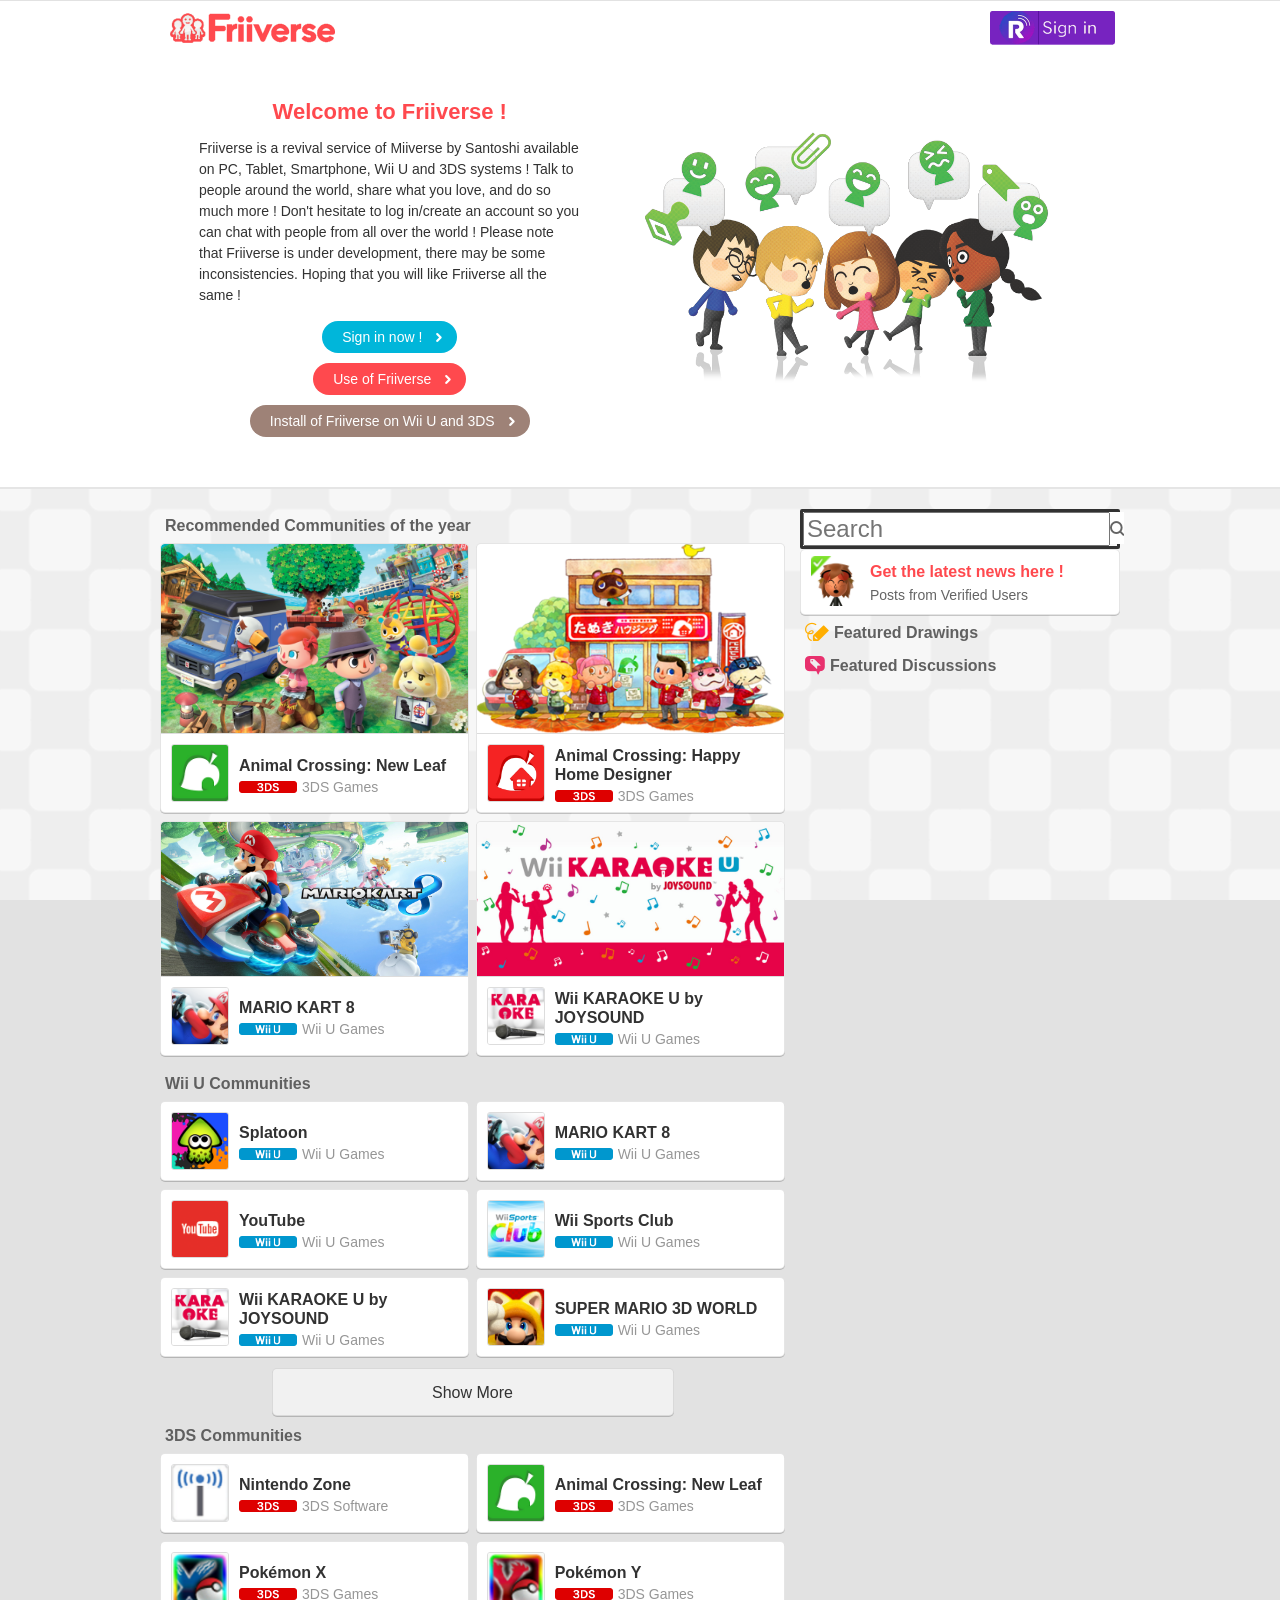
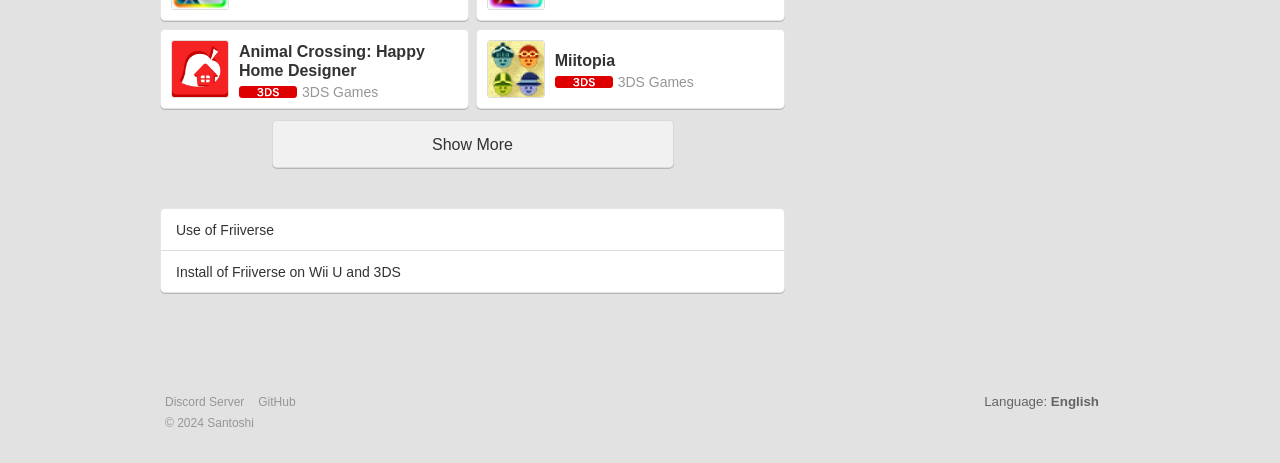
==== en/index.html @ ccb6f100 "Update index.html" ====
<!DOCTYPE html>
 
    <title>Friiverse - Home</title>
    <meta http-equiv="content-style-type" content="text/css">
    <meta http-equiv="content-script-type" content="text/javascript">
    <meta name="format-detection" content="telephone=no">
    <meta name="viewport" content="width=device-width, initial-scale=1.0, maximum-scale=1.0, user-scalable=no">
    <meta name="apple-mobile-web-app-title" content="Miiverse">
    <meta name="description" content="Friiverse is a revival service of Miiverse by Retendo Network available on PC, Tablet, Smartphone, Wii U and 3DS systems ! Talk to people around the world, share what you love, and do so much more ! Don't hesitate to log in/create a Retendo Network account so you can chat with people from all over the world ! Please note that Friiverse is under development, there may be some inconsistencies. Hoping that you will like Friiverse all the same !">
    <meta name="keywords" content="Friiverse,ミーバース,任天堂,Nintendo,Wii U,3DS">
    <link href="https://santoshiwanttodev.github.io/content/logo/favicon.ico" rel="shortcut icon">
    
    <link rel="stylesheet" type="text/css" href="https://santoshiwanttodev.github.io/content/css/offdevice.css">
    <script src="https://santoshiwanttodev.github.io/content/js/complete-en.js"></script>
      
      <script type="text/javascript">
      </script>        <script type="application/json" class="js-ad-slot-spec" data-spec="{&quot;laptop_size&quot;:[300,250],&quot;tablet_size&quot;:[468,60],&quot;smartphone_size&quot;:[320,100],&quot;ad_key&quot;:&quot;div-gpt-ad-1438756213573-1&quot;,&quot;ad_unit_path&quot;:&quot;/94393651/miiverse-communities-top&quot;}"></script>        <script type="application/json" class="js-ad-slot-spec" data-spec="{&quot;laptop_size&quot;:[300,250],&quot;tablet_size&quot;:[468,60],&quot;smartphone_size&quot;:[320,100],&quot;ad_key&quot;:&quot;div-gpt-ad-1438756213573-0&quot;,&quot;ad_unit_path&quot;:&quot;/94393651/miiverse-communities-bottom&quot;}"></script>      <script type="text/javascript">
      </script>  </head>

  <body class="guest-top guest" data-token="" data-static-root="general server url">
<script>  </script>
<div id="wm-ipp-base" lang="en" style="display: block; direction: ltr; height: 1px;">
</div>
<script type="text/javascript">
</script>
 
      	  
    <div id="wrapper">
      <div id="sub-body">
        <menu id="global-menu">
          <li id="global-menu-logo"><h1><a href="https://santoshiwanttodev.github.io/content/"><img src="https://santoshiwanttodev.github.io/content/logo/menu-logo.png" alt="Miiverse" width="165" height="30"></a></h1></li>
		  <li id="global-menu-login">
            <form id="login_form" action="https://friiverse.retendo-network.net/login" method="post">
              <input type="hidden" name="location" value="https://santoshiwanttodev.github.io/content/">
			  <input type="image" alt="Sign in" src="https://santoshiwanttodev.github.io/content/img/signin_base.png">
            </form>
          </li>
        </menu>
      </div>

      
      <div id="main-body">

<div id="about">
  <div id="about-inner">
    <div id="about-text">
      <h2 class="welcome-message">Welcome to Friiverse !</h2>
      <p>Friiverse is a revival service of Miiverse by Santoshi available on PC, Tablet, Smartphone, Wii U and 3DS systems ! Talk to people around the world, share what you love, and do so much more ! Don't hesitate to log in/create an account so you can chat with people from all over the world ! Please note that Friiverse is under development, there may be some inconsistencies. Hoping that you will like Friiverse all the same !</p>
      <div class="guest-sign_in-content">
        <a class="symbol guest-sign_in-link test-guest-sign_in" href="https://friiverse.retendo-network.net/login">Sign in now !</a>
      </div>
      <div class="guest-terms-content">
        <a class="symbol guest-terms-link test-guest-terms " href="https://web.archive.org/web/20170929133630/https://miiverse.nintendo.net/posts/AYMHAAADAAADV44YslslXw">Use of Friiverse</a>
       </div>
      <div class="guest-install_friiverse-content">
        <a class="symbol guest-install_friiverse-link test-guest-install_friiverse " href="https://web.archive.org/web/20170929133630/https://miiverse.nintendo.net/posts/AYMHAAADAAADV44YslslXw">Install of Friiverse on Wii U and 3DS</a>
	  </div>
    </div>
    <img src="https://santoshiwanttodev.github.io/content/img/welcome-image.webp">
  </div>
</div>
<div class="body-content" id="community-top" data-region="ALL">

  <div class="community-top-sidebar">

    <form class="search" action="https://santoshiwanttodev.github.io/content/en/search" method="get">
	<input type="search" name="q" placeholder="Search" maxlength="30" minlength="3">
	<input type="submit" value="q" title="Search">
    </form>

    <div id="identified-user-banner">
      <a href="https://web.archive.org/web/20170929133630/https://miiverse.nintendo.net/identified_user_posts?view_region_id=2" data-pjax="#body" class="list-button us">
        <span class="title">Get the latest news here !</span>
        <span class="text">Posts from Verified Users</span>
      </a>
    </div>    <div class="digest-container">

      <h3 class="community-title symbol hot-artwork-title">Featured Drawings</h3>
      <div class="digest artwork-digest test-artwork-digest"></div>
      
      <h3 class="community-title symbol hot-topic-title">Featured Discussions</h3>
      <div class="digest test-topic-digest">
 
      </div>
    </div>  </div>

  <div class="community-main">

      <h3 class="community-title symbol">Recommended Communities of the year</h3>
      <div>
        <ul class="list community-list community-card-list test-hot-communities">
<li id="community-6437256809369512190" class="trigger test-community-list-item " data-href="/titles/6437256809369512187/6437256809369512190" tabindex="0">
  <img src="https://santoshiwanttodev.github.io/content/img/WVW69kpvKP4lZto20M.png" class="community-list-cover">
  <div class="community-list-body">
  <span class="icon-container"><img src="https://santoshiwanttodev.github.io/content/img/WVW69kpvKPsxUq7jLd.png" class="icon"></span>
  <div class="body">
      <a class="title" href="https://web.archive.org/web/20170929133630/https://miiverse.nintendo.net/titles/6437256809369512187/6437256809369512190" tabindex="-1">Animal Crossing: New Leaf</a>
      
        <span class="platform-tag"><img src="https://santoshiwanttodev.github.io/content/img/platform-tag-3ds.png"></span>
      
      <span class="text">3DS Games</span>
  </div>
  </div>
</li>

<li id="community-6437256809365534760" class="trigger test-community-list-item " data-href="/titles/6437256809365534755/6437256809365534760" tabindex="0">
  <img src="https://santoshiwanttodev.github.io/content/img/WVW69koyeCgdJwR9fF.png" class="community-list-cover">
  <div class="community-list-body">
  <span class="icon-container"><img src="https://santoshiwanttodev.github.io/content/img/AAQAAAAbhwAsvAQoPr.png" class="icon"></span>
  <div class="body">
      <a class="title" href="https://web.archive.org/web/20170929133630/https://miiverse.nintendo.net/titles/6437256809365534755/6437256809365534760" tabindex="-1">Animal Crossing: Happy Home Designer</a>
      
        <span class="platform-tag"><img src="https://santoshiwanttodev.github.io/content/img/platform-tag-3ds.png"></span>
      
      <span class="text">3DS Games</span>
  </div>
  </div>
</li>

<li id="community-6437256809329263903" class="trigger test-community-list-item " data-href="/titles/6437256809329263899/6437256809329263903" tabindex="0">
  <img src="https://santoshiwanttodev.github.io/content/img/WVW69kgJBR8qWJ5AEp.png" class="community-list-cover">
  <div class="community-list-body">
  <span class="icon-container"><img src="https://santoshiwanttodev.github.io/content/img/AAQAAAAaHAATMRhCri.png" class="icon"></span>
  <div class="body">
      <a class="title" href="https://web.archive.org/web/20170929133630/https://miiverse.nintendo.net/titles/6437256809329263899/6437256809329263903" tabindex="-1">MARIO KART 8</a>
      
        <span class="platform-tag"><img src="https://santoshiwanttodev.github.io/content/img/platform-tag-wiiu.png"></span>
      
      <span class="text">Wii U Games</span>
  </div>
  </div>
</li>

<li id="community-6437256809362270026" class="trigger test-community-list-item " data-href="/titles/6437256809362270022/6437256809362270026" tabindex="0">
  <img src="https://santoshiwanttodev.github.io/content/img/WVW69koAp0oyx1uKGj.png" class="community-list-cover">
  <div class="community-list-body">
  <span class="icon-container"><img src="https://santoshiwanttodev.github.io/content/img/AAQAAAAcgwA75YdgfI.png" class="icon"></span>
  <div class="body">
      <a class="title" href="https://web.archive.org/web/20170929133630/https://miiverse.nintendo.net/titles/6437256809362270022/6437256809362270026" tabindex="-1">Wii KARAOKE U by JOYSOUND</a>
      
        <span class="platform-tag"><img src="https://santoshiwanttodev.github.io/content/img/platform-tag-wiiu.png"></span>
      
      <span class="text">Wii U Games</span>
  </div>
  </div>
</li>
        </ul>
      </div>

          <h3 class="community-title symbol">
        <span>Wii U Communities</span></h3>

      <div>
        <ul class="list community-list community-card-list device-new-community-list">
<li id="community-6437256809372939786" class="trigger test-community-list-item " data-href="/titles/6437256809372939780/6437256809372939786" tabindex="0">
  <div class="community-list-body">
  <span class="icon-container"><img src="https://santoshiwanttodev.github.io/content/img/AAUAABAhPAA-r1I5Cf.png" class="icon"></span>
  <div class="body">
      <a class="title" href="https://web.archive.org/web/20170929133630/https://miiverse.nintendo.net/titles/6437256809372939780/6437256809372939786" tabindex="-1">Splatoon</a>
      
        <span class="platform-tag"><img src="https://santoshiwanttodev.github.io/content/img/platform-tag-wiiu.png"></span>
      
      <span class="text">Wii U Games</span>
  </div>
  </div>
</li>

<li id="community-6437256809372941844" class="trigger test-community-list-item " data-href="/titles/6437256809372941840/6437256809372941844" tabindex="0">
  <div class="community-list-body">
  <span class="icon-container"><img src="https://santoshiwanttodev.github.io/content/img/AAQAAAAbTgAJ1NH0Vc.png" class="icon"></span>
  <div class="body">
      <a class="title" href="https://web.archive.org/web/20170929133630/https://miiverse.nintendo.net/titles/6437256809372941840/6437256809372941844" tabindex="-1">MARIO KART 8</a>
      
        <span class="platform-tag"><img src="https://santoshiwanttodev.github.io/content/img/platform-tag-wiiu.png"></span>
      
      <span class="text">Wii U Games</span>
  </div>
  </div>
</li>

<li id="community-6437256809340939989" class="trigger test-community-list-item " data-href="/titles/6437256809340939982/6437256809340939989" tabindex="0">
  <div class="community-list-body">
  <span class="icon-container"><img src="https://santoshiwanttodev.github.io/content/img/AAUAABAWZwAZBp5osj.png" class="icon"></span>
  <div class="body">
      <a class="title" href="https://web.archive.org/web/20170929133630/https://miiverse.nintendo.net/titles/6437256809340939982/6437256809340939989" tabindex="-1">YouTube</a>
      
        <span class="platform-tag"><img src="https://santoshiwanttodev.github.io/content/img/platform-tag-wiiu.png"></span>
      
      <span class="text">Wii U Games</span>
  </div>
  </div>
</li>

<li id="community-6437256809335241935" class="trigger test-community-list-item " data-href="/titles/6437256809335241921/6437256809335241935" tabindex="0">
  <div class="community-list-body">
  <span class="icon-container"><img src="https://santoshiwanttodev.github.io/content/img/AAUAABAYFAAr8qfJlq.png" class="icon"></span>
  <div class="body">
      <a class="title" href="https://web.archive.org/web/20170929133630/https://miiverse.nintendo.net/titles/6437256809335241921/6437256809335241935" tabindex="-1">Wii Sports Club</a>
      
        <span class="platform-tag"><img src="https://santoshiwanttodev.github.io/content/img/platform-tag-wiiu.png"></span>
      
      <span class="text">Wii U Games</span>
  </div>
  </div>
</li>

<li id="community-6437256809329265513" class="trigger test-community-list-item " data-href="/titles/6437256809329265503/6437256809329265513" tabindex="0">
  <div class="community-list-body">
  <span class="icon-container"><img src="https://santoshiwanttodev.github.io/content/img/AAQAAAAbxQAkNVI1js.png" class="icon"></span>
  <div class="body">
      <a class="title" href="https://web.archive.org/web/20170929133630/https://miiverse.nintendo.net/titles/6437256809329265503/6437256809329265513" tabindex="-1">Wii KARAOKE U by JOYSOUND</a>
      
        <span class="platform-tag"><img src="https://santoshiwanttodev.github.io/content/img/platform-tag-wiiu.png"></span>
      
      <span class="text">Wii U Games</span>
  </div>
  </div>
</li>

<li id="community-6437256809369373113" class="trigger test-community-list-item " data-href="/titles/6437256809369373108/6437256809369373113" tabindex="0">
  <div class="community-list-body">
  <span class="icon-container"><img src="https://santoshiwanttodev.github.io/content/img/AAUAABAWXQAPcYR-7S.png" class="icon"></span>
  <div class="body">
      <a class="title" href="https://web.archive.org/web/20170929133630/https://miiverse.nintendo.net/titles/6437256809369373108/6437256809369373113" tabindex="-1">SUPER MARIO 3D WORLD</a>
      
        <span class="platform-tag"><img src="https://santoshiwanttodev.github.io/content/img/platform-tag-wiiu.png"></span>
      
      <span class="text">Wii U Games</span>
  </div>
  </div>
</li>
        </ul>
        <a href="https://web.archive.org/web/20170929133630/https://miiverse.nintendo.net/communities/categories/wiiu_all" class="big-button">Show More</a>
      </div>      <h3 class="community-title symbol">
        <span>3DS Communities<span></h3>

      <div>
        <ul class="list community-list community-card-list device-new-community-list">
<li id="community-6437256809106444479" class="trigger test-community-list-item " data-href="/titles/6437256809106444476/6437256809106444479" tabindex="0">
  <img src="./Friiverse - Webpage Home_files/WVW69jrBEL8VXo0esR" class="community-list-cover">
  <div class="community-list-body">
  <span class="icon-container"><img src="https://santoshiwanttodev.github.io/content/img/AAQAAAAZqQA2HZ0x-d.png" class="icon"></span>
  <div class="body">
      <a class="title" href="https://web.archive.org/web/20170929133630/https://miiverse.nintendo.net/titles/6437256809106444476/6437256809106444479" tabindex="-1">Nintendo Zone</a>
      
        <span class="platform-tag"><img src="https://santoshiwanttodev.github.io/content/img/platform-tag-3ds.png"></span>
      
      <span class="text">3DS Software</span>
  </div>
  </div>
</li>

<li id="community-6437256809369746696" class="trigger test-community-list-item " data-href="/titles/6437256809369746692/6437256809369746696" tabindex="0">
  <img src="./Friiverse - Webpage Home_files/WVW69kpyvQgasZS8LF" class="community-list-cover">
  <div class="community-list-body">
  <span class="icon-container"><img src="https://santoshiwanttodev.github.io/content/img/AAQAAA9w4wAQkVrPdJ.png" class="icon"></span>
  <div class="body">
      <a class="title" href="https://web.archive.org/web/20170929133630/https://miiverse.nintendo.net/titles/6437256809369746692/6437256809369746696" tabindex="-1">Animal Crossing: New Leaf</a>
      
        <span class="platform-tag"><img src="https://santoshiwanttodev.github.io/content/img/platform-tag-3ds.png"></span>
      
      <span class="text">3DS Games</span>
  </div>
  </div>
</li>

<li id="community-6437256809369746207" class="trigger test-community-list-item " data-href="/titles/6437256809369746202/6437256809369746207" tabindex="0">
  <img src="./Friiverse - Webpage Home_files/WVW69kpyux8ds5cyUW" class="community-list-cover">
  <div class="community-list-body">
  <span class="icon-container"><img src="https://santoshiwanttodev.github.io/content/img/AAQAAA9wyAA85jrUV2.png" class="icon"></span>
  <div class="body">
      <a class="title" href="https://web.archive.org/web/20170929133630/https://miiverse.nintendo.net/titles/6437256809369746202/6437256809369746207" tabindex="-1">Pokémon X</a>
      
        <span class="platform-tag"><img src="https://santoshiwanttodev.github.io/content/img/platform-tag-3ds.png"></span>
      
      <span class="text">3DS Games</span>
  </div>
  </div>
</li>

<li id="community-6437256809369745398" class="trigger test-community-list-item " data-href="/titles/6437256809369745393/6437256809369745398" tabindex="0">
  <img src="./Friiverse - Webpage Home_files/WVW69kpyt_Yy45c5w6" class="community-list-cover">
  <div class="community-list-body">
  <span class="icon-container"><img src="https://santoshiwanttodev.github.io/content/img/AAQAAA9w1AARx3NJC3.png" class="icon"></span>
  <div class="body">
      <a class="title" href="https://web.archive.org/web/20170929133630/https://miiverse.nintendo.net/titles/6437256809369745393/6437256809369745398" tabindex="-1">Pokémon Y</a>
      
        <span class="platform-tag"><img src="https://santoshiwanttodev.github.io/content/img/platform-tag-3ds.png"></span>
      
      <span class="text">3DS Games</span>
  </div>
  </div>
</li>

<li id="community-6437256809365452928" class="trigger test-community-list-item " data-href="/titles/6437256809365452926/6437256809365452928" tabindex="0">
  <img src="./Friiverse - Webpage Home_files/WVW69koxOIA4ZBna-h" class="community-list-cover">
  <div class="community-list-body">
  <span class="icon-container"><img src="https://santoshiwanttodev.github.io/content/img/AAQAAA9wRgAtI5ro2z.png" class="icon"></span>
  <div class="body">
      <a class="title" href="https://web.archive.org/web/20170929133630/https://miiverse.nintendo.net/titles/6437256809365452926/6437256809365452928" tabindex="-1">Animal Crossing: Happy Home Designer</a>
      
        <span class="platform-tag"><img src="https://santoshiwanttodev.github.io/content/img/platform-tag-3ds.png"></span>
      
      <span class="text">3DS Games</span>
  </div>
  </div>
</li>

<li id="community-6437256809369512190" class="trigger test-community-list-item " data-href="/titles/6437256809369512187/6437256809369512190" tabindex="0">
  <img src="./Friiverse - Webpage Home_files/WVW69kpvKP4lZto20M" class="community-list-cover">
  <div class="community-list-body">
  <span class="icon-container"><img src="https://santoshiwanttodev.github.io/content/img/WVW69kpvKPsxUq7jLv.png" class="icon"></span>
  <div class="body">
      <a class="title" href="https://web.archive.org/web/20170929133630/https://miiverse.nintendo.net/titles/6437256809369512187/6437256809369512190" tabindex="-1">Miitopia</a>
      
        <span class="platform-tag"><img src="https://santoshiwanttodev.github.io/content/img/platform-tag-3ds.png"></span>
      
      <span class="text">3DS Games</span>
  </div>
  </div>
</li>
        </ul>
        <a href="https://web.archive.org/web/20170929133630/https://miiverse.nintendo.net/communities/categories/3ds_all" class="big-button">Show More</a>
      </div>

    </ul>
    <div id="community-guide-footer">
      <div id="guide-menu">
        <a href="https://web.archive.org/web/20170929133630/https://miiverse.nintendo.net/guide/terms" class="arrow-button"><span>Use of Friiverse</span></a>
        <a href="https://web.archive.org/web/20170929133630/https://miiverse.nintendo.net/guide/" class="arrow-button"><span>Install of Friiverse on Wii U and 3DS</span></a>
      </div>
    </div>
  </div>
  <div class="community-top-sidebar">
  <div class="link-container adx-link-container">
  </div>
  </div>
</div>
      </div>
      <div id="footer">
        <div id="footer-inner"><ul id="footer-selector">
<li><button type="button" data-modal-open="#language-select-page">Language: <strong>English</strong></button></li>
</ul>
<div id="language-select-page" class="dialog none">
<div class="dialog-inner">
  <div class="window">
    <h1 class="window-title">Switch languages</h1>
    <div class="window-body"><div class="window-body-inner message">
      <form method="post" action="https://web.archive.org/web/20170929133630/https://miiverse.nintendo.net/locale">
        <div class="select-content">
          <div class="select-button">
            <label><span class="select-button-content">Select a language.</span><br><select name="locale.lang">
            <option value="de-DE">Deutsch</option>
            <option value="en-US" selected="">English</option>
            <option value="es-ES">Español</option>
            <option value="fr-FR">Français</option>
            <option value="it-IT">Italiano</option>
            <option value="pt-PT">Português</option>
          </select>
        </label></div>
        </div>
        <div class="form-buttons">
          <input type="button" class="olv-modal-close-button gray-button" value="Cancel">
          <input type="submit" class="post-button black-button" value="OK">
        </div>          <input type="hidden" name="location" value="/">      </form>
    </div></div>
  </div>
</div>
</div>
<div id="region-select-page" class="dialog none">
<div class="dialog-inner">
  <div class="window">
    <h1 class="window-title"></h1>
    <div class="window-body"><div class="window-body-inner message">
      <form method="post" action="?">
        <div class="select-content">
          <div class="select-button">

          </select>
        </label></div>
        </div>
        <div class="form-buttons">
          <input type="button" class="olv-modal-close-button gray-button" value="Cancel">
          <input type="submit" class="post-button black-button" value="OK">
        </div>          <input type="hidden" name="location" value="/">      </form>
    </div></div>
  </div>
</div>
</div>
          <div class="link-container">
              
              <p><a href="https://discord.gg/GhxEjKaWk6" class="test-contact-link">Discord Server</a></p>
              <p><a href="https://github.com/SantoshiWantToDev" class="test-privacy-policy-link">GitHub</a></p>
            
            <p id="copyright"><a href="https://santoshiwanttodev.github.io/content/Santoshi.pdf">© 2024 Santoshi</a></p>
          </div>
        </div>
      </div>
    </div>
  


</body></html>
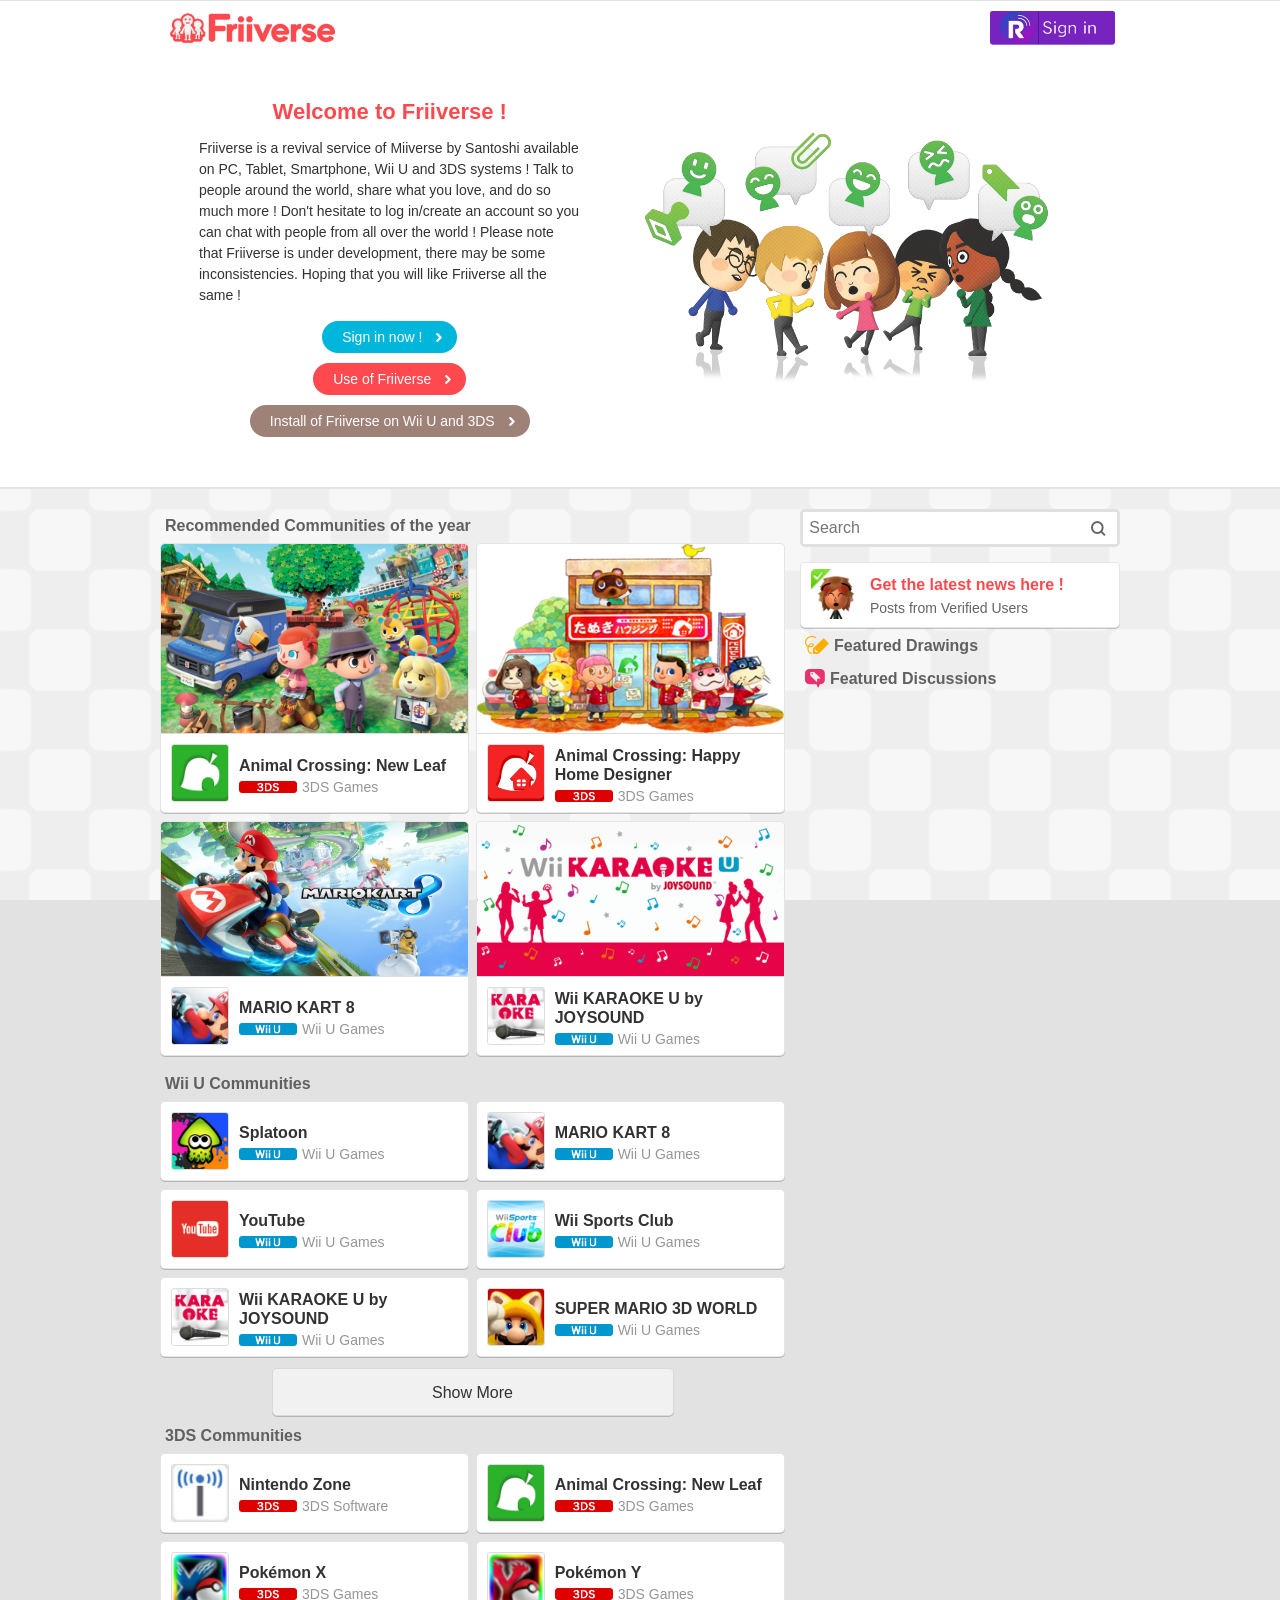
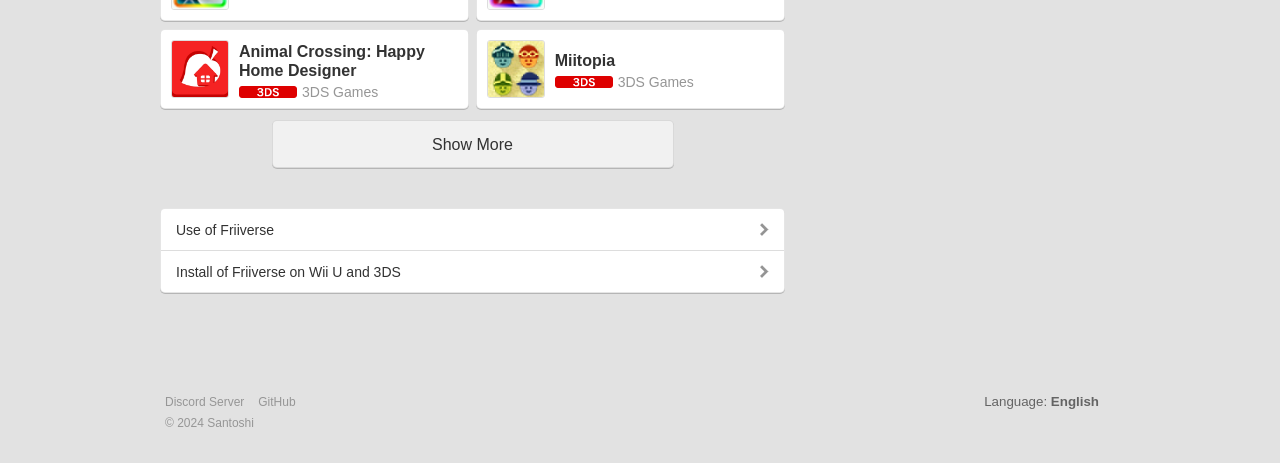
==== commit 49c28e63: "Update index.html" ====
--- a/en/index.html
+++ b/en/index.html
@@ -63,9 +63,8 @@
 
   <div class="community-top-sidebar">
 
-    <form class="search" action="https://santoshiwanttodev.github.io/content/en/search" method="get">
-	<input type="search" name="q" placeholder="Search" maxlength="30" minlength="3">
-	<input type="submit" value="q" title="Search">
+<form method="GET" action="https://santoshiwanttodev.github.io/content/en/search" class="search">
+      <input type="text" name="query" placeholder="Search" minlength="2" maxlength="20"><input type="submit" value="q" title="Search">
     </form>
 
     <div id="identified-user-banner">
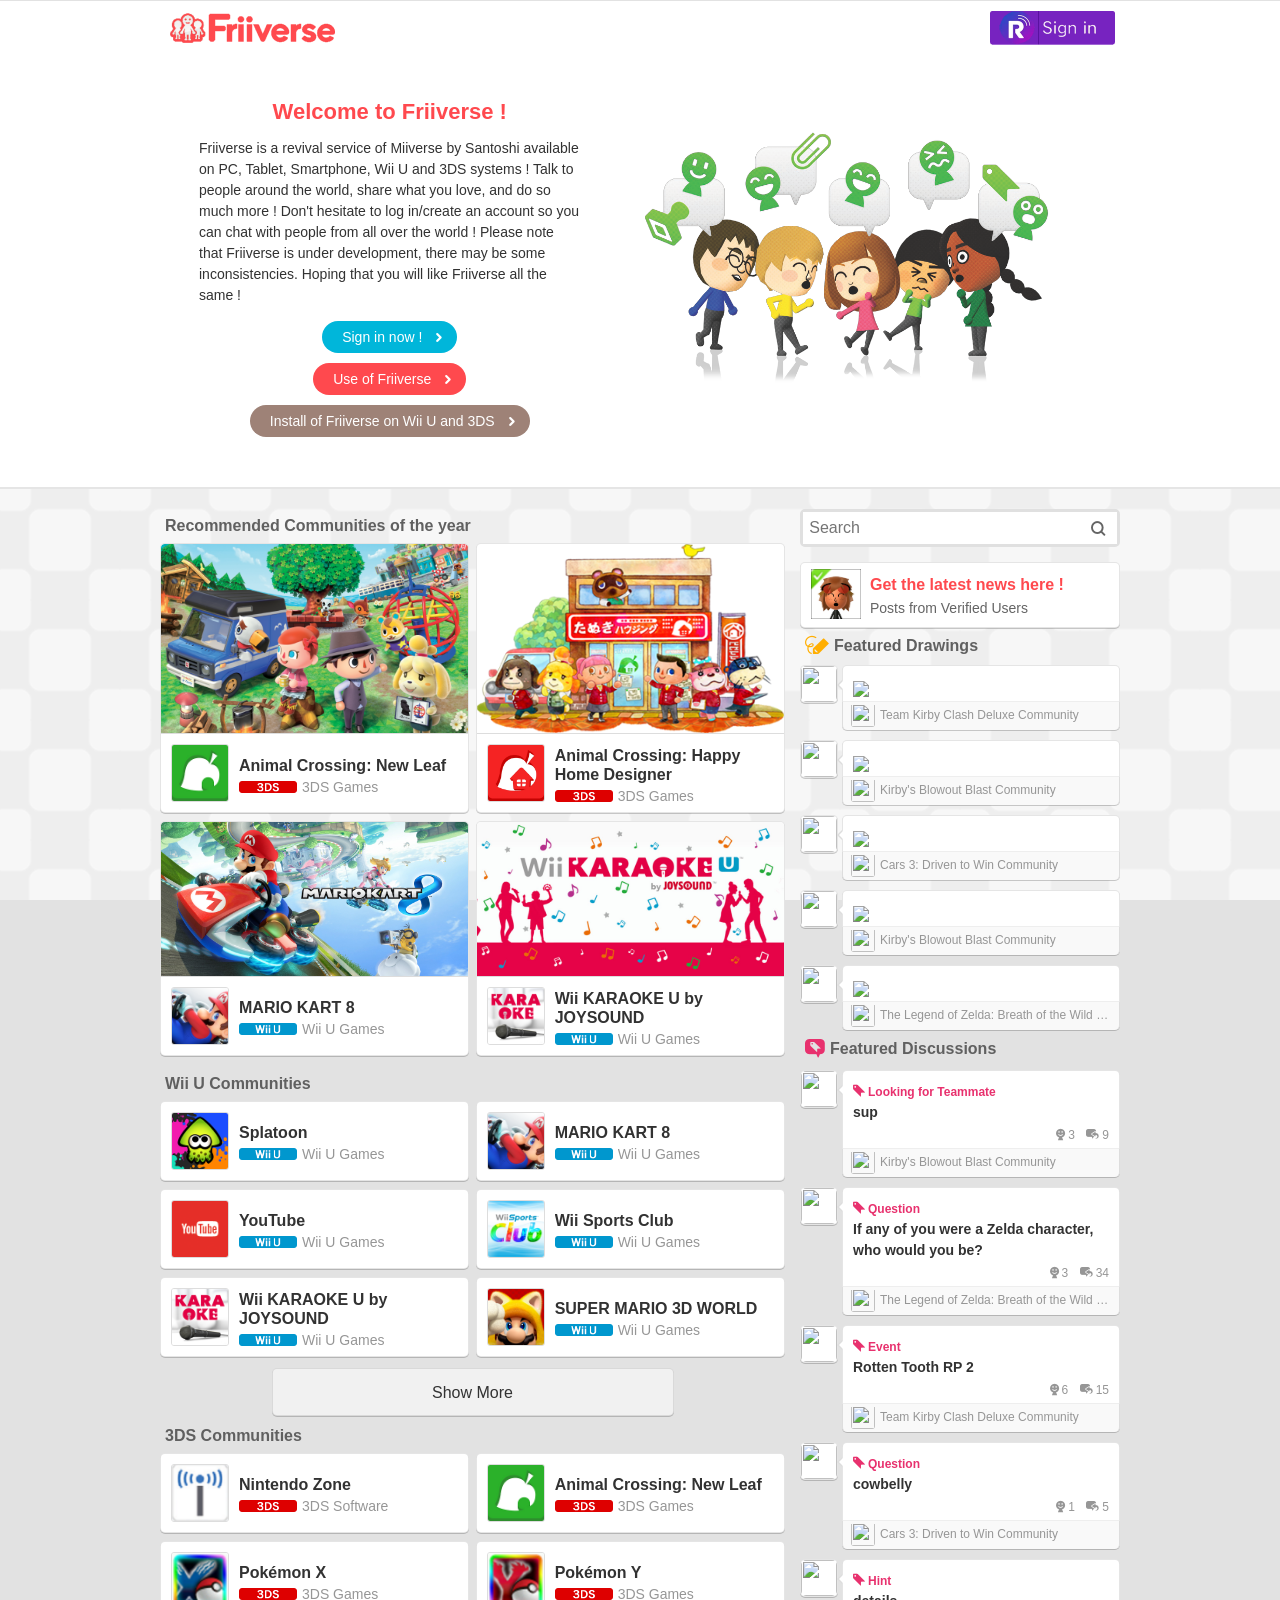
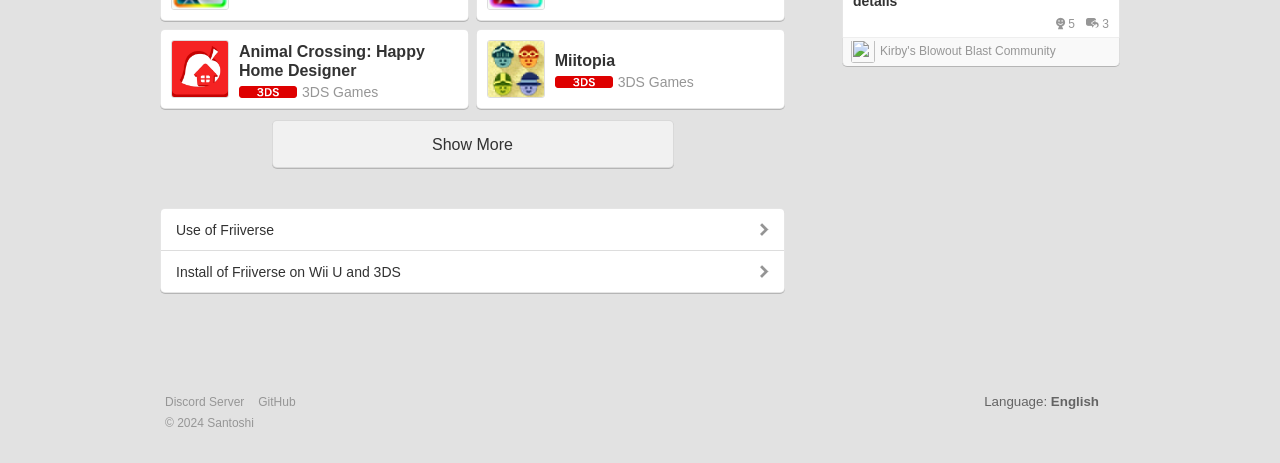
==== commit 7042713d: "Update index.html" ====
--- a/en/index.html
+++ b/en/index.html
@@ -73,13 +73,440 @@
         <span class="text">Posts from Verified Users</span>
       </a>
     </div>    <div class="digest-container">
-
       <h3 class="community-title symbol hot-artwork-title">Featured Drawings</h3>
-      <div class="digest artwork-digest test-artwork-digest"></div>
-      
+      <div class="digest artwork-digest test-artwork-digest">
+
+
+
+
+
+<div id="post-AYMHAAADAAADV44KnD5G2A" data-href="/posts/AYMHAAADAAADV44KnD5G2A" class="post post-subtype-artwork trigger with-image" tabindex="0">
+
+  
+  <p class="community-container">
+    <a class="test-community-link" href="https://web.archive.org/web/20170721020401/https://miiverse.nintendo.net/titles/6437256809259354200/6437256809259354204"><img src="./Miiverse _ Nintendo_files/AAQAAAAauAAcN8BMgo" class="community-icon">Team Kirby Clash Deluxe Community</a></p>
+  
+
+  <a href="https://web.archive.org/web/20170721020401/https://miiverse.nintendo.net/users/m3hwolf" class="icon-container"><img src="./Miiverse _ Nintendo_files/2jbksiegw5t5h_normal_face.png" class="icon"></a>
+
+
+  <p class="user-name"><a href="https://web.archive.org/web/20170721020401/https://miiverse.nintendo.net/users/m3hwolf">SweetCandi</a></p>
+    <p class="timestamp-container">
+      <a class="timestamp" href="https://web.archive.org/web/20170721020401/https://miiverse.nintendo.net/posts/AYMHAAADAAADV44KnD5G2A">1 day ago</a>
+    </p>
+
+  <div class="body">
+    <div class="post-content">
+
+        <div class="tag-container">
+
+        </div>
+
+          <a href="https://web.archive.org/web/20170721020401/https://miiverse.nintendo.net/posts/AYMHAAADAAADV44KnD5G2A" class="screenshot-container still-image"><img src="./Miiverse _ Nintendo_files/WVW69ke1_ecr09Hlhf"></a>
+
+            <p class="post-content-memo"><img src="./Miiverse _ Nintendo_files/WVW69ke1_ecr09Hlhf(1)" class="post-memo"></p>
+
+        <div class="post-meta">
+          <button type="button" disabled="" class="symbol submit empathy-button disabled" data-feeling="normal" data-action="/posts/AYMHAAADAAADV44KnD5G2A/empathies" data-community-id="6437256809259354204" data-url-id="AYMHAAADAAADV44KnD5G2A" data-track-label="artwork_post" data-title-id="6437256809259354200" data-track-action="yeah" data-track-category="empathy"><span class="empathy-button-text">Yeah!</span></button>
+          <div class="empathy symbol"><span class="symbol-label">Yeahs</span><span class="empathy-count">0</span></div>
+          <div class="reply symbol"><span class="symbol-label">Comment</span><span class="reply-count">3</span></div><div class="played symbol"><span class="symbol-label">Played</span></div>
+        </div>
+    </div>
+  </div>
+</div>
+
+
+
+
+
+
+
+<div id="post-AYMHAAADAAADV44Kj8UdDQ" data-href="/posts/AYMHAAADAAADV44Kj8UdDQ" class="post post-subtype-artwork trigger" tabindex="0">
+
+  
+  <p class="community-container">
+    <a class="test-community-link" href="https://web.archive.org/web/20170721020401/https://miiverse.nintendo.net/titles/6437256809314239564/6437256809314239570"><img src="./Miiverse _ Nintendo_files/AAQAAAAZbwAnfJPAVQ" class="community-icon">Kirby's Blowout Blast Community</a></p>
+  
+
+  <a href="https://web.archive.org/web/20170721020401/https://miiverse.nintendo.net/users/NewShape" class="icon-container"><img src="./Miiverse _ Nintendo_files/ka8myy43e6sh_normal_face.png" class="icon"></a>
+
+
+  <p class="user-name"><a href="https://web.archive.org/web/20170721020401/https://miiverse.nintendo.net/users/NewShape">Tom</a></p>
+    <p class="timestamp-container">
+      <a class="timestamp" href="https://web.archive.org/web/20170721020401/https://miiverse.nintendo.net/posts/AYMHAAADAAADV44Kj8UdDQ">1 day ago</a>
+    </p>
+
+  <div class="body">
+    <div class="post-content">
+
+        <div class="tag-container">
+
+        </div>
+
+
+            <p class="post-content-memo"><img src="./Miiverse _ Nintendo_files/WVW69ke0XDExTTsTYI" class="post-memo"></p>
+
+        <div class="post-meta">
+          <button type="button" disabled="" class="symbol submit empathy-button disabled" data-feeling="normal" data-action="/posts/AYMHAAADAAADV44Kj8UdDQ/empathies" data-community-id="6437256809314239570" data-url-id="AYMHAAADAAADV44Kj8UdDQ" data-track-label="artwork_post" data-title-id="6437256809314239564" data-track-action="yeah" data-track-category="empathy"><span class="empathy-button-text">Yeah!</span></button>
+          <div class="empathy symbol"><span class="symbol-label">Yeahs</span><span class="empathy-count">0</span></div>
+          <div class="reply symbol"><span class="symbol-label">Comment</span><span class="reply-count">2</span></div>
+        </div>
+    </div>
+  </div>
+</div>
+
+
+
+
+
+
+
+<div id="post-AYMHAAADAAADV44KGNtnBg" data-href="/posts/AYMHAAADAAADV44KGNtnBg" class="post post-subtype-artwork trigger" tabindex="0">
+
+  
+  <p class="community-container">
+    <a class="test-community-link" href="https://web.archive.org/web/20170721020401/https://miiverse.nintendo.net/titles/6437256809295513611/6437256809295513617"><img src="./Miiverse _ Nintendo_files/AAUAABAgmQAIK0Z4cH" class="community-icon">Cars 3: Driven to Win Community</a></p>
+  
+
+  <a href="https://web.archive.org/web/20170721020401/https://miiverse.nintendo.net/users/stevejim2488" class="icon-container"><img src="./Miiverse _ Nintendo_files/1cmqcvlm2wkfq_normal_face.png" class="icon"></a>
+
+
+  <p class="user-name"><a href="https://web.archive.org/web/20170721020401/https://miiverse.nintendo.net/users/stevejim2488">Steve</a></p>
+    <p class="timestamp-container">
+      <a class="timestamp" href="https://web.archive.org/web/20170721020401/https://miiverse.nintendo.net/posts/AYMHAAADAAADV44KGNtnBg">3 days ago</a>
+    </p>
+
+  <div class="body">
+    <div class="post-content">
+
+        <div class="tag-container">
+
+        </div>
+
+
+            <p class="post-content-memo"><img src="./Miiverse _ Nintendo_files/WVW69kektO0bDK9TuE" class="post-memo"></p>
+
+        <div class="post-meta">
+          <button type="button" disabled="" class="symbol submit empathy-button disabled" data-feeling="normal" data-action="/posts/AYMHAAADAAADV44KGNtnBg/empathies" data-community-id="6437256809295513617" data-url-id="AYMHAAADAAADV44KGNtnBg" data-track-label="artwork_post" data-title-id="6437256809295513611" data-track-action="yeah" data-track-category="empathy"><span class="empathy-button-text">Yeah!</span></button>
+          <div class="empathy symbol"><span class="symbol-label">Yeahs</span><span class="empathy-count">0</span></div>
+          <div class="reply symbol"><span class="symbol-label">Comment</span><span class="reply-count">1</span></div>
+        </div>
+    </div>
+  </div>
+</div>
+
+
+
+
+
+
+
+<div id="post-AYMHAAADAAADV44KTjBmRw" data-href="/posts/AYMHAAADAAADV44KTjBmRw" class="post post-subtype-artwork trigger" tabindex="0">
+
+  
+  <p class="community-container">
+    <a class="test-community-link" href="https://web.archive.org/web/20170721020401/https://miiverse.nintendo.net/titles/6437256809314239564/6437256809314239570"><img src="./Miiverse _ Nintendo_files/AAQAAAAZbwAnfJPAVQ" class="community-icon">Kirby's Blowout Blast Community</a></p>
+  
+
+  <a href="https://web.archive.org/web/20170721020401/https://miiverse.nintendo.net/users/thepandawaits" class="icon-container"><img src="./Miiverse _ Nintendo_files/xdjvmb75m7pq_happy_face.png" class="icon"></a>
+
+
+  <p class="user-name"><a href="https://web.archive.org/web/20170721020401/https://miiverse.nintendo.net/users/thepandawaits">HappyPants</a></p>
+    <p class="timestamp-container">
+      <a class="timestamp" href="https://web.archive.org/web/20170721020401/https://miiverse.nintendo.net/posts/AYMHAAADAAADV44KTjBmRw">2 days ago</a>
+    </p>
+
+  <div class="body">
+    <div class="post-content">
+
+        <div class="tag-container">
+
+        </div>
+
+
+            <p class="post-content-memo"><img src="./Miiverse _ Nintendo_files/WVW69ker4VMSeO6FI7" class="post-memo"></p>
+
+        <div class="post-meta">
+          <button type="button" disabled="" class="symbol submit empathy-button disabled" data-feeling="happy" data-action="/posts/AYMHAAADAAADV44KTjBmRw/empathies" data-community-id="6437256809314239570" data-url-id="AYMHAAADAAADV44KTjBmRw" data-track-label="artwork_post" data-title-id="6437256809314239564" data-track-action="yeah" data-track-category="empathy"><span class="empathy-button-text">Yeah!</span></button>
+          <div class="empathy symbol"><span class="symbol-label">Yeahs</span><span class="empathy-count">0</span></div>
+          <div class="reply symbol"><span class="symbol-label">Comment</span><span class="reply-count">1</span></div>
+        </div>
+    </div>
+  </div>
+</div>
+
+
+
+
+
+
+
+<div id="post-AYMHAAADAAADV44Kk-GJng" data-href="/posts/AYMHAAADAAADV44Kk-GJng" class="post post-subtype-artwork trigger" tabindex="0">
+
+  
+  <p class="community-container">
+    <a class="test-community-link" href="https://web.archive.org/web/20170721020401/https://miiverse.nintendo.net/titles/6437256809225863232/6437256809225863239"><img src="./Miiverse _ Nintendo_files/AAUAABAclAAYz4c2_t" class="community-icon">The Legend of Zelda: Breath of the Wild Community</a></p>
+  
+
+  <a href="https://web.archive.org/web/20170721020401/https://miiverse.nintendo.net/users/iru-nyaMH-X" class="icon-container"><img src="./Miiverse _ Nintendo_files/1ta79wcf3j1f9_happy_face.png" class="icon"></a>
+
+
+  <p class="user-name"><a href="https://web.archive.org/web/20170721020401/https://miiverse.nintendo.net/users/iru-nyaMH-X">りゅうたろう</a></p>
+    <p class="timestamp-container">
+      <a class="timestamp" href="https://web.archive.org/web/20170721020401/https://miiverse.nintendo.net/posts/AYMHAAADAAADV44Kk-GJng">1 day ago</a>
+    </p>
+
+  <div class="body">
+    <div class="post-content">
+
+        <div class="tag-container">
+
+        </div>
+
+
+            <p class="post-content-memo"><img src="./Miiverse _ Nintendo_files/WVW69ke0xkII9oE-Dn" class="post-memo"></p>
+
+        <div class="post-meta">
+          <button type="button" disabled="" class="symbol submit empathy-button disabled" data-feeling="happy" data-action="/posts/AYMHAAADAAADV44Kk-GJng/empathies" data-community-id="6437256809225863239" data-url-id="AYMHAAADAAADV44Kk-GJng" data-track-label="artwork_post" data-title-id="6437256809225863232" data-track-action="yeah" data-track-category="empathy"><span class="empathy-button-text">Yeah!</span></button>
+          <div class="empathy symbol"><span class="symbol-label">Yeahs</span><span class="empathy-count">0</span></div>
+          <div class="reply symbol"><span class="symbol-label">Comment</span><span class="reply-count">2</span></div>
+        </div>
+    </div>
+  </div>
+</div>
+
+      </div>
       <h3 class="community-title symbol hot-topic-title">Featured Discussions</h3>
       <div class="digest test-topic-digest">
- 
+
+
+
+
+
+<div id="post-AYMHAAADAAADV44KmCs7yA" data-href="/posts/AYMHAAADAAADV44KmCs7yA" class="post post-subtype-topic trigger" tabindex="0">
+
+  
+  <p class="community-container">
+    <a class="test-community-link" href="https://web.archive.org/web/20170721020401/https://miiverse.nintendo.net/titles/6437256809314239564/6437256809314239570"><img src="./Miiverse _ Nintendo_files/AAQAAAAZbwAnfJPAVQ" class="community-icon">Kirby's Blowout Blast Community</a></p>
+  
+
+  <a href="https://web.archive.org/web/20170721020401/https://miiverse.nintendo.net/users/anthonybarnes859" class="icon-container"><img src="./Miiverse _ Nintendo_files/1u7tfiluv9jtc_happy_face.png" class="icon"></a>
+
+
+  <p class="user-name"><a href="https://web.archive.org/web/20170721020401/https://miiverse.nintendo.net/users/anthonybarnes859">anthony</a></p>
+    <p class="timestamp-container">
+      <a class="timestamp" href="https://web.archive.org/web/20170721020401/https://miiverse.nintendo.net/posts/AYMHAAADAAADV44KmCs7yA">1 day ago</a>
+    </p>
+
+  <div class="body">
+    <div class="post-content">
+
+        <div class="tag-container"><div class="js-topic-answer-accepting-status test-topic-answer-accepting-status accepting" data-test-accepting-status="1">
+  <span class="accepting">Open</span>
+  <span class="not-accepting">Closed</span>
+</div>
+
+            <a class="test-post-topic-category post-tag post-topic-category symbol" href="https://web.archive.org/web/20170721020401/https://miiverse.nintendo.net/titles/6437256809314239564/6437256809314239570/topic?topic_category_id=6437256809314239574">Looking for Teammate</a>
+
+        </div>
+
+
+          <p class="post-content-text topic-title test-topic-title">sup</p>
+          <p class="post-content-text topic-body test-topic-body">hi guys i'm new</p>
+
+        <div class="post-meta">
+          <button type="button" disabled="" class="symbol submit empathy-button disabled" data-feeling="happy" data-action="/posts/AYMHAAADAAADV44KmCs7yA/empathies" data-community-id="6437256809314239570" data-url-id="AYMHAAADAAADV44KmCs7yA" data-track-label="topic_post" data-title-id="6437256809314239564" data-track-action="yeah" data-track-category="empathy"><span class="empathy-button-text">Yeah!</span></button>
+          <div class="empathy symbol"><span class="symbol-label">Yeahs</span><span class="empathy-count">3</span></div>
+          <div class="reply symbol"><span class="symbol-label">Comment</span><span class="reply-count">9</span></div>
+        </div>
+    </div>
+  </div>
+</div>
+
+
+
+
+
+
+
+<div id="post-AYMHAAADAAADV44K9g1kGQ" data-href="/posts/AYMHAAADAAADV44K9g1kGQ" class="post post-subtype-topic trigger" tabindex="0">
+
+  
+  <p class="community-container">
+    <a class="test-community-link" href="https://web.archive.org/web/20170721020401/https://miiverse.nintendo.net/titles/6437256809225863232/6437256809225863239"><img src="./Miiverse _ Nintendo_files/AAUAABAclAAYz4c2_t" class="community-icon">The Legend of Zelda: Breath of the Wild Community</a></p>
+  
+
+  <a href="https://web.archive.org/web/20170721020401/https://miiverse.nintendo.net/users/JayMasterV" class="icon-container"><img src="./Miiverse _ Nintendo_files/28utq2mmp6ty8_normal_face.png" class="icon"></a>
+
+
+  <p class="user-name"><a href="https://web.archive.org/web/20170721020401/https://miiverse.nintendo.net/users/JayMasterV">Merciless☆</a></p>
+    <p class="timestamp-container">
+      <a class="timestamp" href="https://web.archive.org/web/20170721020401/https://miiverse.nintendo.net/posts/AYMHAAADAAADV44K9g1kGQ">9 hours ago</a>
+    </p>
+
+  <div class="body">
+    <div class="post-content">
+
+        <div class="tag-container"><div class="js-topic-answer-accepting-status test-topic-answer-accepting-status accepting" data-test-accepting-status="1">
+  <span class="accepting">Open</span>
+  <span class="not-accepting">Closed</span>
+</div>
+
+            <a class="test-post-topic-category post-tag post-topic-category symbol" href="https://web.archive.org/web/20170721020401/https://miiverse.nintendo.net/titles/6437256809225863232/6437256809225863239/topic?topic_category_id=6437256809225863244">Question</a>
+
+        </div>
+
+
+          <p class="post-content-text topic-title test-topic-title">If any of you were a Zelda character, who would you be? </p>
+          <p class="post-content-text topic-body test-topic-body">Please give full responses unlike: LiNk c0z hE'z c0OL m8 har har</p>
+
+        <div class="post-meta">
+          <button type="button" disabled="" class="symbol submit empathy-button disabled" data-feeling="normal" data-action="/posts/AYMHAAADAAADV44K9g1kGQ/empathies" data-community-id="6437256809225863239" data-url-id="AYMHAAADAAADV44K9g1kGQ" data-track-label="topic_post" data-title-id="6437256809225863232" data-track-action="yeah" data-track-category="empathy"><span class="empathy-button-text">Yeah!</span></button>
+          <div class="empathy symbol"><span class="symbol-label">Yeahs</span><span class="empathy-count">3</span></div>
+          <div class="reply symbol"><span class="symbol-label">Comment</span><span class="reply-count">34</span></div>
+        </div>
+    </div>
+  </div>
+</div>
+
+
+
+
+
+
+
+<div id="post-AYMHAAADAAADV44KwAdjwQ" data-href="/posts/AYMHAAADAAADV44KwAdjwQ" class="post post-subtype-topic trigger" tabindex="0">
+
+  
+  <p class="community-container">
+    <a class="test-community-link" href="https://web.archive.org/web/20170721020401/https://miiverse.nintendo.net/titles/6437256809259354200/6437256809259354204"><img src="./Miiverse _ Nintendo_files/AAQAAAAauAAcN8BMgo" class="community-icon">Team Kirby Clash Deluxe Community</a></p>
+  
+
+  <a href="https://web.archive.org/web/20170721020401/https://miiverse.nintendo.net/users/psycoskunk" class="icon-container"><img src="./Miiverse _ Nintendo_files/1jqs0bksc8sdc_normal_face.png" class="icon"></a>
+
+
+  <p class="user-name"><a href="https://web.archive.org/web/20170721020401/https://miiverse.nintendo.net/users/psycoskunk">Codeman</a></p>
+    <p class="timestamp-container">
+      <a class="timestamp" href="https://web.archive.org/web/20170721020401/https://miiverse.nintendo.net/posts/AYMHAAADAAADV44KwAdjwQ">1 day ago</a>
+    </p>
+
+  <div class="body">
+    <div class="post-content">
+
+        <div class="tag-container"><div class="js-topic-answer-accepting-status test-topic-answer-accepting-status accepting" data-test-accepting-status="1">
+  <span class="accepting">Open</span>
+  <span class="not-accepting">Closed</span>
+</div>
+
+            <a class="test-post-topic-category post-tag post-topic-category symbol" href="https://web.archive.org/web/20170721020401/https://miiverse.nintendo.net/titles/6437256809259354200/6437256809259354204/topic?topic_category_id=6437256809259354205">Event</a>
+
+        </div>
+
+
+          <p class="post-content-text topic-title test-topic-title">Rotten Tooth RP 2</p>
+          <p class="post-content-text topic-body test-topic-body">Thanks again for deleting the whole post again, Miiverse!!! [Same rules as 1. No outside participants unless otherwise specified.] Let's see if I exceeded the max....</p>
+
+        <div class="post-meta">
+          <button type="button" disabled="" class="symbol submit empathy-button disabled" data-feeling="normal" data-action="/posts/AYMHAAADAAADV44KwAdjwQ/empathies" data-community-id="6437256809259354204" data-url-id="AYMHAAADAAADV44KwAdjwQ" data-track-label="topic_post" data-title-id="6437256809259354200" data-track-action="yeah" data-track-category="empathy"><span class="empathy-button-text">Yeah!</span></button>
+          <div class="empathy symbol"><span class="symbol-label">Yeahs</span><span class="empathy-count">6</span></div>
+          <div class="reply symbol"><span class="symbol-label">Comment</span><span class="reply-count">15</span></div><div class="played symbol"><span class="symbol-label">Played</span></div>
+        </div>
+    </div>
+  </div>
+</div>
+
+
+
+
+
+
+
+<div id="post-AYMHAAADAAADV44Kr60Cww" data-href="/posts/AYMHAAADAAADV44Kr60Cww" class="post post-subtype-topic trigger" tabindex="0">
+
+  
+  <p class="community-container">
+    <a class="test-community-link" href="https://web.archive.org/web/20170721020401/https://miiverse.nintendo.net/titles/6437256809295513611/6437256809295513617"><img src="./Miiverse _ Nintendo_files/AAUAABAgmQAIK0Z4cH" class="community-icon">Cars 3: Driven to Win Community</a></p>
+  
+
+  <a href="https://web.archive.org/web/20170721020401/https://miiverse.nintendo.net/users/epicness456" class="icon-container"><img src="./Miiverse _ Nintendo_files/aucsmmbzed13_normal_face.png" class="icon"></a>
+
+
+  <p class="user-name"><a href="https://web.archive.org/web/20170721020401/https://miiverse.nintendo.net/users/epicness456">KidFury!</a></p>
+    <p class="timestamp-container">
+      <a class="timestamp" href="https://web.archive.org/web/20170721020401/https://miiverse.nintendo.net/posts/AYMHAAADAAADV44Kr60Cww">1 day ago</a>
+    </p>
+
+  <div class="body">
+    <div class="post-content">
+
+        <div class="tag-container"><div class="js-topic-answer-accepting-status test-topic-answer-accepting-status accepting" data-test-accepting-status="1">
+  <span class="accepting">Open</span>
+  <span class="not-accepting">Closed</span>
+</div>
+
+            <a class="test-post-topic-category post-tag post-topic-category symbol" href="https://web.archive.org/web/20170721020401/https://miiverse.nintendo.net/titles/6437256809295513611/6437256809295513617/topic?topic_category_id=6437256809295513622">Question</a>
+
+        </div>
+
+
+          <p class="post-content-text topic-title test-topic-title">cowbelly</p>
+          <p class="post-content-text topic-body test-topic-body">is biggie cheese associated with kerchoo?</p>
+
+        <div class="post-meta">
+          <button type="button" disabled="" class="symbol submit empathy-button disabled" data-feeling="normal" data-action="/posts/AYMHAAADAAADV44Kr60Cww/empathies" data-community-id="6437256809295513617" data-url-id="AYMHAAADAAADV44Kr60Cww" data-track-label="topic_post" data-title-id="6437256809295513611" data-track-action="yeah" data-track-category="empathy"><span class="empathy-button-text">Yeah!</span></button>
+          <div class="empathy symbol"><span class="symbol-label">Yeahs</span><span class="empathy-count">1</span></div>
+          <div class="reply symbol"><span class="symbol-label">Comment</span><span class="reply-count">5</span></div>
+        </div>
+    </div>
+  </div>
+</div>
+
+
+
+
+
+
+
+<div id="post-AYMHAAADAAADV44KwIKwpA" data-href="/posts/AYMHAAADAAADV44KwIKwpA" class="post post-subtype-topic trigger" tabindex="0">
+
+  
+  <p class="community-container">
+    <a class="test-community-link" href="https://web.archive.org/web/20170721020401/https://miiverse.nintendo.net/titles/6437256809314239564/6437256809314239570"><img src="./Miiverse _ Nintendo_files/AAQAAAAZbwAnfJPAVQ" class="community-icon">Kirby's Blowout Blast Community</a></p>
+  
+
+  <a href="https://web.archive.org/web/20170721020401/https://miiverse.nintendo.net/users/korkdawg" class="icon-container"><img src="./Miiverse _ Nintendo_files/dghfnaf6x32z_normal_face.png" class="icon"></a>
+
+
+  <p class="user-name"><a href="https://web.archive.org/web/20170721020401/https://miiverse.nintendo.net/users/korkdawg">red hand</a></p>
+    <p class="timestamp-container">
+      <a class="timestamp" href="https://web.archive.org/web/20170721020401/https://miiverse.nintendo.net/posts/AYMHAAADAAADV44KwIKwpA">23 hours ago</a>
+    </p>
+
+  <div class="body">
+    <div class="post-content">
+
+        <div class="tag-container"><div class="js-topic-answer-accepting-status test-topic-answer-accepting-status accepting" data-test-accepting-status="1">
+  <span class="accepting">Open</span>
+  <span class="not-accepting">Closed</span>
+</div>
+
+            <a class="test-post-topic-category post-tag post-topic-category symbol" href="https://web.archive.org/web/20170721020401/https://miiverse.nintendo.net/titles/6437256809314239564/6437256809314239570/topic?topic_category_id=6437256809314239576">Hint</a>
+
+        </div>
+
+
+          <p class="post-content-text topic-title test-topic-title">details</p>
+          <p class="post-content-text topic-body test-topic-body">it was so hot today i almost died</p>
+
+        <div class="post-meta">
+          <button type="button" disabled="" class="symbol submit empathy-button disabled" data-feeling="normal" data-action="/posts/AYMHAAADAAADV44KwIKwpA/empathies" data-community-id="6437256809314239570" data-url-id="AYMHAAADAAADV44KwIKwpA" data-track-label="topic_post" data-title-id="6437256809314239564" data-track-action="yeah" data-track-category="empathy"><span class="empathy-button-text">Yeah!</span></button>
+          <div class="empathy symbol"><span class="symbol-label">Yeahs</span><span class="empathy-count">5</span></div>
+          <div class="reply symbol"><span class="symbol-label">Comment</span><span class="reply-count">3</span></div>
+        </div>
+    </div>
+  </div>
+</div>
+
       </div>
     </div>  </div>
 
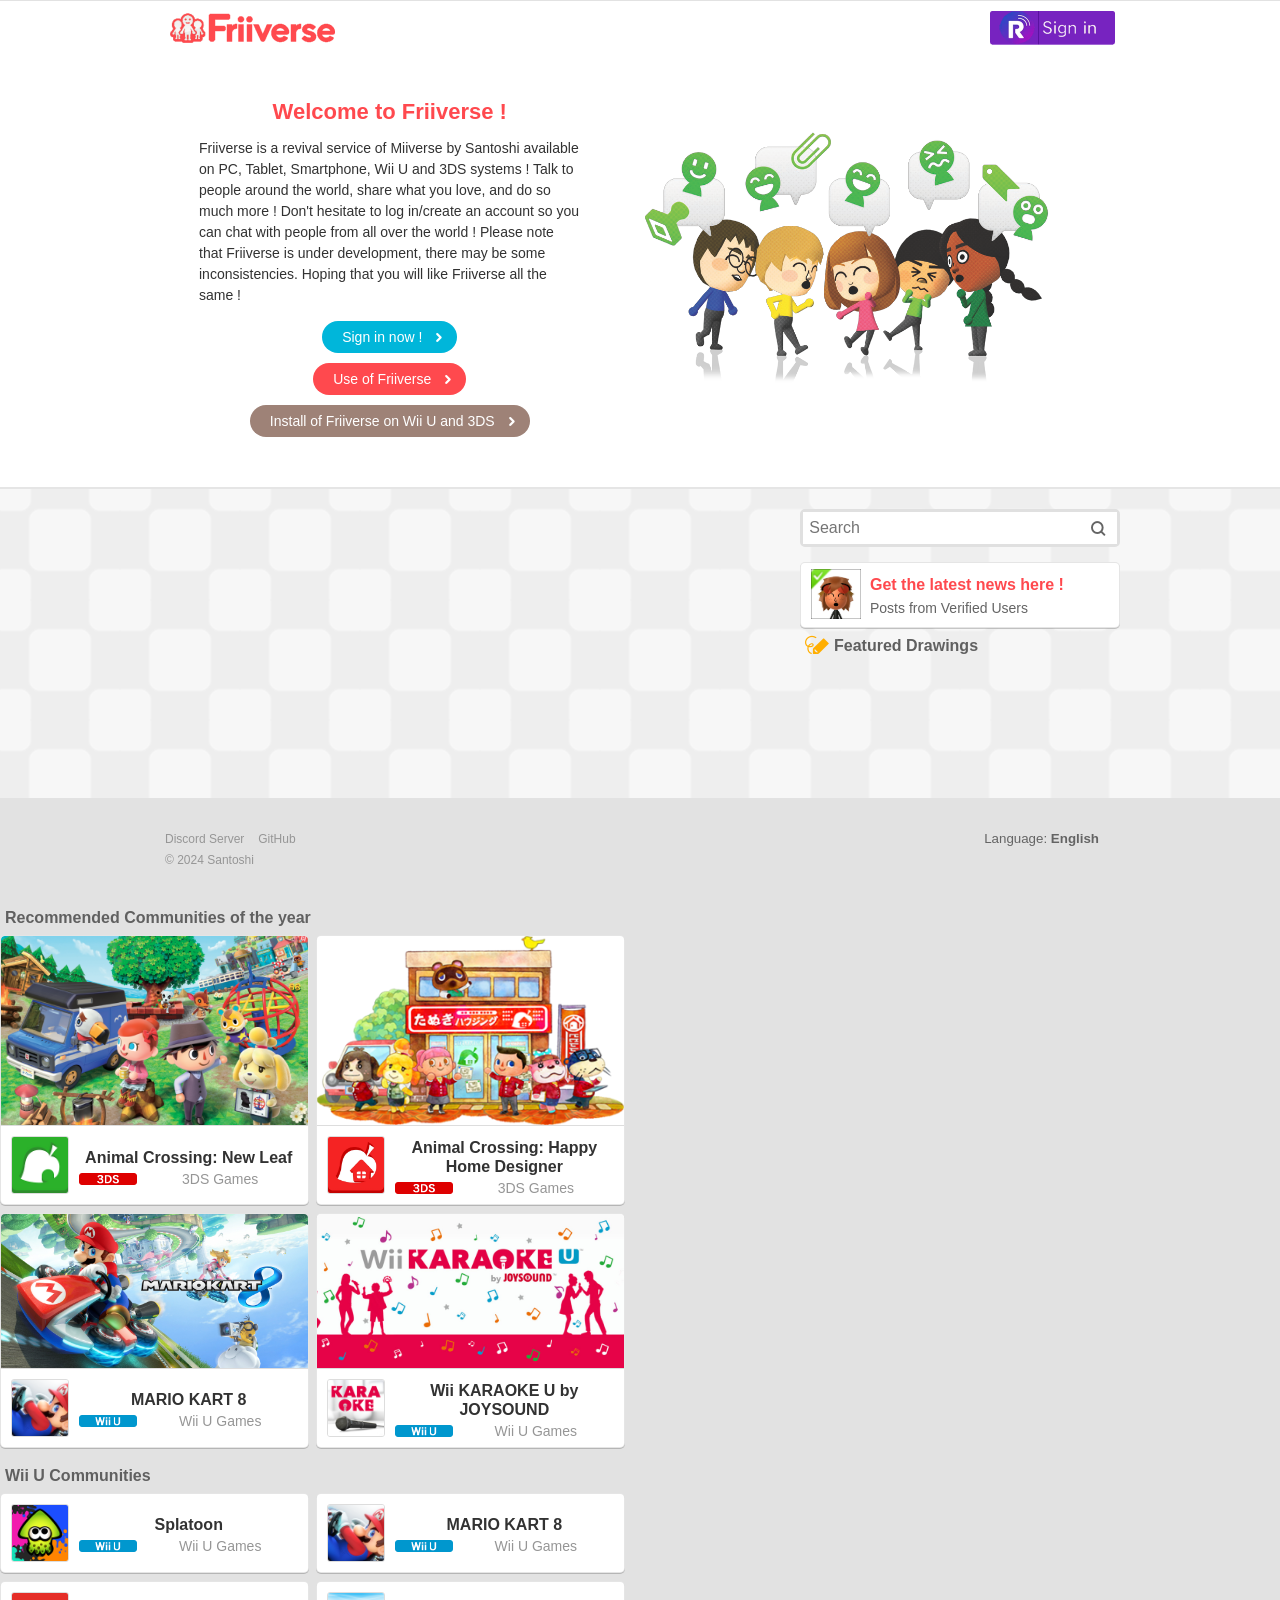
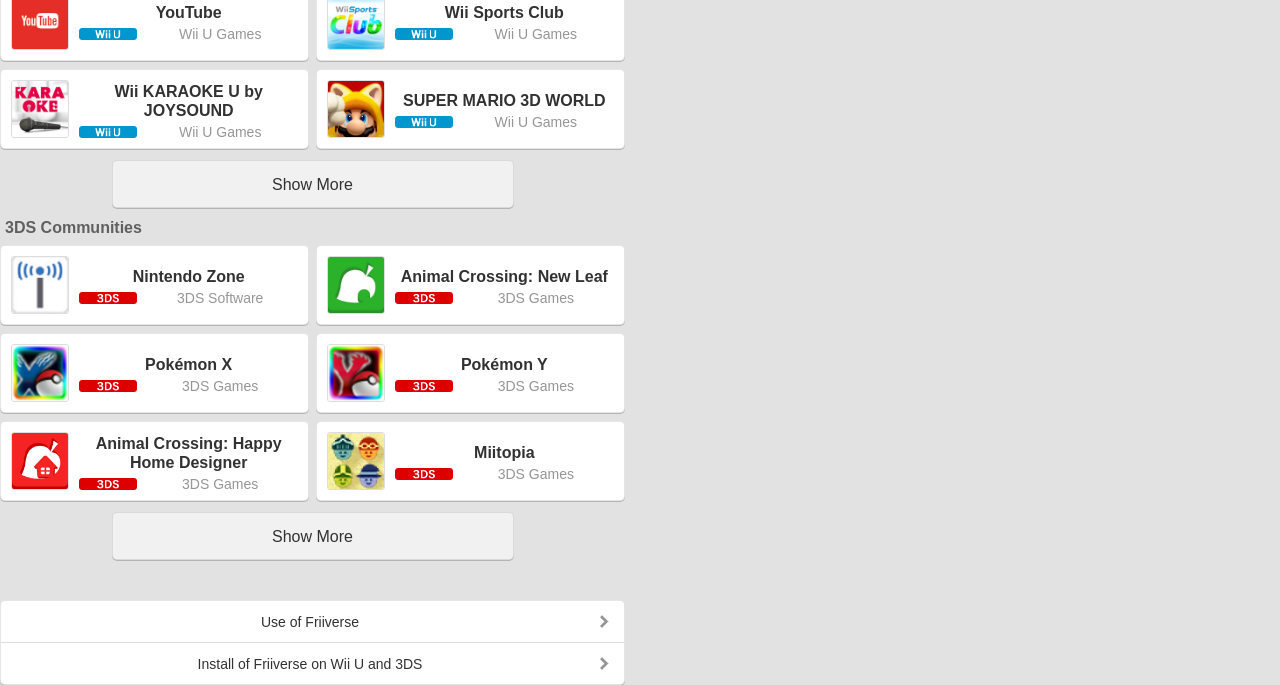
==== commit 5b7e943c: "Update index.html" ====
--- a/en/index.html
+++ b/en/index.html
@@ -80,201 +80,12 @@
 
 
 
-<div id="post-AYMHAAADAAADV44KnD5G2A" data-href="/posts/AYMHAAADAAADV44KnD5G2A" class="post post-subtype-artwork trigger with-image" tabindex="0">
-
-  
-  <p class="community-container">
-    <a class="test-community-link" href="https://web.archive.org/web/20170721020401/https://miiverse.nintendo.net/titles/6437256809259354200/6437256809259354204"><img src="./Miiverse _ Nintendo_files/AAQAAAAauAAcN8BMgo" class="community-icon">Team Kirby Clash Deluxe Community</a></p>
-  
-
-  <a href="https://web.archive.org/web/20170721020401/https://miiverse.nintendo.net/users/m3hwolf" class="icon-container"><img src="./Miiverse _ Nintendo_files/2jbksiegw5t5h_normal_face.png" class="icon"></a>
-
-
-  <p class="user-name"><a href="https://web.archive.org/web/20170721020401/https://miiverse.nintendo.net/users/m3hwolf">SweetCandi</a></p>
-    <p class="timestamp-container">
-      <a class="timestamp" href="https://web.archive.org/web/20170721020401/https://miiverse.nintendo.net/posts/AYMHAAADAAADV44KnD5G2A">1 day ago</a>
-    </p>
-
-  <div class="body">
-    <div class="post-content">
-
-        <div class="tag-container">
-
-        </div>
-
-          <a href="https://web.archive.org/web/20170721020401/https://miiverse.nintendo.net/posts/AYMHAAADAAADV44KnD5G2A" class="screenshot-container still-image"><img src="./Miiverse _ Nintendo_files/WVW69ke1_ecr09Hlhf"></a>
-
-            <p class="post-content-memo"><img src="./Miiverse _ Nintendo_files/WVW69ke1_ecr09Hlhf(1)" class="post-memo"></p>
-
-        <div class="post-meta">
-          <button type="button" disabled="" class="symbol submit empathy-button disabled" data-feeling="normal" data-action="/posts/AYMHAAADAAADV44KnD5G2A/empathies" data-community-id="6437256809259354204" data-url-id="AYMHAAADAAADV44KnD5G2A" data-track-label="artwork_post" data-title-id="6437256809259354200" data-track-action="yeah" data-track-category="empathy"><span class="empathy-button-text">Yeah!</span></button>
-          <div class="empathy symbol"><span class="symbol-label">Yeahs</span><span class="empathy-count">0</span></div>
-          <div class="reply symbol"><span class="symbol-label">Comment</span><span class="reply-count">3</span></div><div class="played symbol"><span class="symbol-label">Played</span></div>
+
         </div>
     </div>
   </div>
 </div>
 
-
-
-
-
-
-
-<div id="post-AYMHAAADAAADV44Kj8UdDQ" data-href="/posts/AYMHAAADAAADV44Kj8UdDQ" class="post post-subtype-artwork trigger" tabindex="0">
-
-  
-  <p class="community-container">
-    <a class="test-community-link" href="https://web.archive.org/web/20170721020401/https://miiverse.nintendo.net/titles/6437256809314239564/6437256809314239570"><img src="./Miiverse _ Nintendo_files/AAQAAAAZbwAnfJPAVQ" class="community-icon">Kirby's Blowout Blast Community</a></p>
-  
-
-  <a href="https://web.archive.org/web/20170721020401/https://miiverse.nintendo.net/users/NewShape" class="icon-container"><img src="./Miiverse _ Nintendo_files/ka8myy43e6sh_normal_face.png" class="icon"></a>
-
-
-  <p class="user-name"><a href="https://web.archive.org/web/20170721020401/https://miiverse.nintendo.net/users/NewShape">Tom</a></p>
-    <p class="timestamp-container">
-      <a class="timestamp" href="https://web.archive.org/web/20170721020401/https://miiverse.nintendo.net/posts/AYMHAAADAAADV44Kj8UdDQ">1 day ago</a>
-    </p>
-
-  <div class="body">
-    <div class="post-content">
-
-        <div class="tag-container">
-
-        </div>
-
-
-            <p class="post-content-memo"><img src="./Miiverse _ Nintendo_files/WVW69ke0XDExTTsTYI" class="post-memo"></p>
-
-        <div class="post-meta">
-          <button type="button" disabled="" class="symbol submit empathy-button disabled" data-feeling="normal" data-action="/posts/AYMHAAADAAADV44Kj8UdDQ/empathies" data-community-id="6437256809314239570" data-url-id="AYMHAAADAAADV44Kj8UdDQ" data-track-label="artwork_post" data-title-id="6437256809314239564" data-track-action="yeah" data-track-category="empathy"><span class="empathy-button-text">Yeah!</span></button>
-          <div class="empathy symbol"><span class="symbol-label">Yeahs</span><span class="empathy-count">0</span></div>
-          <div class="reply symbol"><span class="symbol-label">Comment</span><span class="reply-count">2</span></div>
-        </div>
-    </div>
-  </div>
-</div>
-
-
-
-
-
-
-
-<div id="post-AYMHAAADAAADV44KGNtnBg" data-href="/posts/AYMHAAADAAADV44KGNtnBg" class="post post-subtype-artwork trigger" tabindex="0">
-
-  
-  <p class="community-container">
-    <a class="test-community-link" href="https://web.archive.org/web/20170721020401/https://miiverse.nintendo.net/titles/6437256809295513611/6437256809295513617"><img src="./Miiverse _ Nintendo_files/AAUAABAgmQAIK0Z4cH" class="community-icon">Cars 3: Driven to Win Community</a></p>
-  
-
-  <a href="https://web.archive.org/web/20170721020401/https://miiverse.nintendo.net/users/stevejim2488" class="icon-container"><img src="./Miiverse _ Nintendo_files/1cmqcvlm2wkfq_normal_face.png" class="icon"></a>
-
-
-  <p class="user-name"><a href="https://web.archive.org/web/20170721020401/https://miiverse.nintendo.net/users/stevejim2488">Steve</a></p>
-    <p class="timestamp-container">
-      <a class="timestamp" href="https://web.archive.org/web/20170721020401/https://miiverse.nintendo.net/posts/AYMHAAADAAADV44KGNtnBg">3 days ago</a>
-    </p>
-
-  <div class="body">
-    <div class="post-content">
-
-        <div class="tag-container">
-
-        </div>
-
-
-            <p class="post-content-memo"><img src="./Miiverse _ Nintendo_files/WVW69kektO0bDK9TuE" class="post-memo"></p>
-
-        <div class="post-meta">
-          <button type="button" disabled="" class="symbol submit empathy-button disabled" data-feeling="normal" data-action="/posts/AYMHAAADAAADV44KGNtnBg/empathies" data-community-id="6437256809295513617" data-url-id="AYMHAAADAAADV44KGNtnBg" data-track-label="artwork_post" data-title-id="6437256809295513611" data-track-action="yeah" data-track-category="empathy"><span class="empathy-button-text">Yeah!</span></button>
-          <div class="empathy symbol"><span class="symbol-label">Yeahs</span><span class="empathy-count">0</span></div>
-          <div class="reply symbol"><span class="symbol-label">Comment</span><span class="reply-count">1</span></div>
-        </div>
-    </div>
-  </div>
-</div>
-
-
-
-
-
-
-
-<div id="post-AYMHAAADAAADV44KTjBmRw" data-href="/posts/AYMHAAADAAADV44KTjBmRw" class="post post-subtype-artwork trigger" tabindex="0">
-
-  
-  <p class="community-container">
-    <a class="test-community-link" href="https://web.archive.org/web/20170721020401/https://miiverse.nintendo.net/titles/6437256809314239564/6437256809314239570"><img src="./Miiverse _ Nintendo_files/AAQAAAAZbwAnfJPAVQ" class="community-icon">Kirby's Blowout Blast Community</a></p>
-  
-
-  <a href="https://web.archive.org/web/20170721020401/https://miiverse.nintendo.net/users/thepandawaits" class="icon-container"><img src="./Miiverse _ Nintendo_files/xdjvmb75m7pq_happy_face.png" class="icon"></a>
-
-
-  <p class="user-name"><a href="https://web.archive.org/web/20170721020401/https://miiverse.nintendo.net/users/thepandawaits">HappyPants</a></p>
-    <p class="timestamp-container">
-      <a class="timestamp" href="https://web.archive.org/web/20170721020401/https://miiverse.nintendo.net/posts/AYMHAAADAAADV44KTjBmRw">2 days ago</a>
-    </p>
-
-  <div class="body">
-    <div class="post-content">
-
-        <div class="tag-container">
-
-        </div>
-
-
-            <p class="post-content-memo"><img src="./Miiverse _ Nintendo_files/WVW69ker4VMSeO6FI7" class="post-memo"></p>
-
-        <div class="post-meta">
-          <button type="button" disabled="" class="symbol submit empathy-button disabled" data-feeling="happy" data-action="/posts/AYMHAAADAAADV44KTjBmRw/empathies" data-community-id="6437256809314239570" data-url-id="AYMHAAADAAADV44KTjBmRw" data-track-label="artwork_post" data-title-id="6437256809314239564" data-track-action="yeah" data-track-category="empathy"><span class="empathy-button-text">Yeah!</span></button>
-          <div class="empathy symbol"><span class="symbol-label">Yeahs</span><span class="empathy-count">0</span></div>
-          <div class="reply symbol"><span class="symbol-label">Comment</span><span class="reply-count">1</span></div>
-        </div>
-    </div>
-  </div>
-</div>
-
-
-
-
-
-
-
-<div id="post-AYMHAAADAAADV44Kk-GJng" data-href="/posts/AYMHAAADAAADV44Kk-GJng" class="post post-subtype-artwork trigger" tabindex="0">
-
-  
-  <p class="community-container">
-    <a class="test-community-link" href="https://web.archive.org/web/20170721020401/https://miiverse.nintendo.net/titles/6437256809225863232/6437256809225863239"><img src="./Miiverse _ Nintendo_files/AAUAABAclAAYz4c2_t" class="community-icon">The Legend of Zelda: Breath of the Wild Community</a></p>
-  
-
-  <a href="https://web.archive.org/web/20170721020401/https://miiverse.nintendo.net/users/iru-nyaMH-X" class="icon-container"><img src="./Miiverse _ Nintendo_files/1ta79wcf3j1f9_happy_face.png" class="icon"></a>
-
-
-  <p class="user-name"><a href="https://web.archive.org/web/20170721020401/https://miiverse.nintendo.net/users/iru-nyaMH-X">りゅうたろう</a></p>
-    <p class="timestamp-container">
-      <a class="timestamp" href="https://web.archive.org/web/20170721020401/https://miiverse.nintendo.net/posts/AYMHAAADAAADV44Kk-GJng">1 day ago</a>
-    </p>
-
-  <div class="body">
-    <div class="post-content">
-
-        <div class="tag-container">
-
-        </div>
-
-
-            <p class="post-content-memo"><img src="./Miiverse _ Nintendo_files/WVW69ke0xkII9oE-Dn" class="post-memo"></p>
-
-        <div class="post-meta">
-          <button type="button" disabled="" class="symbol submit empathy-button disabled" data-feeling="happy" data-action="/posts/AYMHAAADAAADV44Kk-GJng/empathies" data-community-id="6437256809225863239" data-url-id="AYMHAAADAAADV44Kk-GJng" data-track-label="artwork_post" data-title-id="6437256809225863232" data-track-action="yeah" data-track-category="empathy"><span class="empathy-button-text">Yeah!</span></button>
-          <div class="empathy symbol"><span class="symbol-label">Yeahs</span><span class="empathy-count">0</span></div>
-          <div class="reply symbol"><span class="symbol-label">Comment</span><span class="reply-count">2</span></div>
-        </div>
-    </div>
-  </div>
-</div>
-
       </div>
       <h3 class="community-title symbol hot-topic-title">Featured Discussions</h3>
       <div class="digest test-topic-digest">
@@ -283,225 +94,7 @@
 
 
 
-<div id="post-AYMHAAADAAADV44KmCs7yA" data-href="/posts/AYMHAAADAAADV44KmCs7yA" class="post post-subtype-topic trigger" tabindex="0">
-
-  
-  <p class="community-container">
-    <a class="test-community-link" href="https://web.archive.org/web/20170721020401/https://miiverse.nintendo.net/titles/6437256809314239564/6437256809314239570"><img src="./Miiverse _ Nintendo_files/AAQAAAAZbwAnfJPAVQ" class="community-icon">Kirby's Blowout Blast Community</a></p>
-  
-
-  <a href="https://web.archive.org/web/20170721020401/https://miiverse.nintendo.net/users/anthonybarnes859" class="icon-container"><img src="./Miiverse _ Nintendo_files/1u7tfiluv9jtc_happy_face.png" class="icon"></a>
-
-
-  <p class="user-name"><a href="https://web.archive.org/web/20170721020401/https://miiverse.nintendo.net/users/anthonybarnes859">anthony</a></p>
-    <p class="timestamp-container">
-      <a class="timestamp" href="https://web.archive.org/web/20170721020401/https://miiverse.nintendo.net/posts/AYMHAAADAAADV44KmCs7yA">1 day ago</a>
-    </p>
-
-  <div class="body">
-    <div class="post-content">
-
-        <div class="tag-container"><div class="js-topic-answer-accepting-status test-topic-answer-accepting-status accepting" data-test-accepting-status="1">
-  <span class="accepting">Open</span>
-  <span class="not-accepting">Closed</span>
-</div>
-
-            <a class="test-post-topic-category post-tag post-topic-category symbol" href="https://web.archive.org/web/20170721020401/https://miiverse.nintendo.net/titles/6437256809314239564/6437256809314239570/topic?topic_category_id=6437256809314239574">Looking for Teammate</a>
-
-        </div>
-
-
-          <p class="post-content-text topic-title test-topic-title">sup</p>
-          <p class="post-content-text topic-body test-topic-body">hi guys i'm new</p>
-
-        <div class="post-meta">
-          <button type="button" disabled="" class="symbol submit empathy-button disabled" data-feeling="happy" data-action="/posts/AYMHAAADAAADV44KmCs7yA/empathies" data-community-id="6437256809314239570" data-url-id="AYMHAAADAAADV44KmCs7yA" data-track-label="topic_post" data-title-id="6437256809314239564" data-track-action="yeah" data-track-category="empathy"><span class="empathy-button-text">Yeah!</span></button>
-          <div class="empathy symbol"><span class="symbol-label">Yeahs</span><span class="empathy-count">3</span></div>
-          <div class="reply symbol"><span class="symbol-label">Comment</span><span class="reply-count">9</span></div>
-        </div>
-    </div>
-  </div>
-</div>
-
-
-
-
-
-
-
-<div id="post-AYMHAAADAAADV44K9g1kGQ" data-href="/posts/AYMHAAADAAADV44K9g1kGQ" class="post post-subtype-topic trigger" tabindex="0">
-
-  
-  <p class="community-container">
-    <a class="test-community-link" href="https://web.archive.org/web/20170721020401/https://miiverse.nintendo.net/titles/6437256809225863232/6437256809225863239"><img src="./Miiverse _ Nintendo_files/AAUAABAclAAYz4c2_t" class="community-icon">The Legend of Zelda: Breath of the Wild Community</a></p>
-  
-
-  <a href="https://web.archive.org/web/20170721020401/https://miiverse.nintendo.net/users/JayMasterV" class="icon-container"><img src="./Miiverse _ Nintendo_files/28utq2mmp6ty8_normal_face.png" class="icon"></a>
-
-
-  <p class="user-name"><a href="https://web.archive.org/web/20170721020401/https://miiverse.nintendo.net/users/JayMasterV">Merciless☆</a></p>
-    <p class="timestamp-container">
-      <a class="timestamp" href="https://web.archive.org/web/20170721020401/https://miiverse.nintendo.net/posts/AYMHAAADAAADV44K9g1kGQ">9 hours ago</a>
-    </p>
-
-  <div class="body">
-    <div class="post-content">
-
-        <div class="tag-container"><div class="js-topic-answer-accepting-status test-topic-answer-accepting-status accepting" data-test-accepting-status="1">
-  <span class="accepting">Open</span>
-  <span class="not-accepting">Closed</span>
-</div>
-
-            <a class="test-post-topic-category post-tag post-topic-category symbol" href="https://web.archive.org/web/20170721020401/https://miiverse.nintendo.net/titles/6437256809225863232/6437256809225863239/topic?topic_category_id=6437256809225863244">Question</a>
-
-        </div>
-
-
-          <p class="post-content-text topic-title test-topic-title">If any of you were a Zelda character, who would you be? </p>
-          <p class="post-content-text topic-body test-topic-body">Please give full responses unlike: LiNk c0z hE'z c0OL m8 har har</p>
-
-        <div class="post-meta">
-          <button type="button" disabled="" class="symbol submit empathy-button disabled" data-feeling="normal" data-action="/posts/AYMHAAADAAADV44K9g1kGQ/empathies" data-community-id="6437256809225863239" data-url-id="AYMHAAADAAADV44K9g1kGQ" data-track-label="topic_post" data-title-id="6437256809225863232" data-track-action="yeah" data-track-category="empathy"><span class="empathy-button-text">Yeah!</span></button>
-          <div class="empathy symbol"><span class="symbol-label">Yeahs</span><span class="empathy-count">3</span></div>
-          <div class="reply symbol"><span class="symbol-label">Comment</span><span class="reply-count">34</span></div>
-        </div>
-    </div>
-  </div>
-</div>
-
-
-
-
-
-
-
-<div id="post-AYMHAAADAAADV44KwAdjwQ" data-href="/posts/AYMHAAADAAADV44KwAdjwQ" class="post post-subtype-topic trigger" tabindex="0">
-
-  
-  <p class="community-container">
-    <a class="test-community-link" href="https://web.archive.org/web/20170721020401/https://miiverse.nintendo.net/titles/6437256809259354200/6437256809259354204"><img src="./Miiverse _ Nintendo_files/AAQAAAAauAAcN8BMgo" class="community-icon">Team Kirby Clash Deluxe Community</a></p>
-  
-
-  <a href="https://web.archive.org/web/20170721020401/https://miiverse.nintendo.net/users/psycoskunk" class="icon-container"><img src="./Miiverse _ Nintendo_files/1jqs0bksc8sdc_normal_face.png" class="icon"></a>
-
-
-  <p class="user-name"><a href="https://web.archive.org/web/20170721020401/https://miiverse.nintendo.net/users/psycoskunk">Codeman</a></p>
-    <p class="timestamp-container">
-      <a class="timestamp" href="https://web.archive.org/web/20170721020401/https://miiverse.nintendo.net/posts/AYMHAAADAAADV44KwAdjwQ">1 day ago</a>
-    </p>
-
-  <div class="body">
-    <div class="post-content">
-
-        <div class="tag-container"><div class="js-topic-answer-accepting-status test-topic-answer-accepting-status accepting" data-test-accepting-status="1">
-  <span class="accepting">Open</span>
-  <span class="not-accepting">Closed</span>
-</div>
-
-            <a class="test-post-topic-category post-tag post-topic-category symbol" href="https://web.archive.org/web/20170721020401/https://miiverse.nintendo.net/titles/6437256809259354200/6437256809259354204/topic?topic_category_id=6437256809259354205">Event</a>
-
-        </div>
-
-
-          <p class="post-content-text topic-title test-topic-title">Rotten Tooth RP 2</p>
-          <p class="post-content-text topic-body test-topic-body">Thanks again for deleting the whole post again, Miiverse!!! [Same rules as 1. No outside participants unless otherwise specified.] Let's see if I exceeded the max....</p>
-
-        <div class="post-meta">
-          <button type="button" disabled="" class="symbol submit empathy-button disabled" data-feeling="normal" data-action="/posts/AYMHAAADAAADV44KwAdjwQ/empathies" data-community-id="6437256809259354204" data-url-id="AYMHAAADAAADV44KwAdjwQ" data-track-label="topic_post" data-title-id="6437256809259354200" data-track-action="yeah" data-track-category="empathy"><span class="empathy-button-text">Yeah!</span></button>
-          <div class="empathy symbol"><span class="symbol-label">Yeahs</span><span class="empathy-count">6</span></div>
-          <div class="reply symbol"><span class="symbol-label">Comment</span><span class="reply-count">15</span></div><div class="played symbol"><span class="symbol-label">Played</span></div>
-        </div>
-    </div>
-  </div>
-</div>
-
-
-
-
-
-
-
-<div id="post-AYMHAAADAAADV44Kr60Cww" data-href="/posts/AYMHAAADAAADV44Kr60Cww" class="post post-subtype-topic trigger" tabindex="0">
-
-  
-  <p class="community-container">
-    <a class="test-community-link" href="https://web.archive.org/web/20170721020401/https://miiverse.nintendo.net/titles/6437256809295513611/6437256809295513617"><img src="./Miiverse _ Nintendo_files/AAUAABAgmQAIK0Z4cH" class="community-icon">Cars 3: Driven to Win Community</a></p>
-  
-
-  <a href="https://web.archive.org/web/20170721020401/https://miiverse.nintendo.net/users/epicness456" class="icon-container"><img src="./Miiverse _ Nintendo_files/aucsmmbzed13_normal_face.png" class="icon"></a>
-
-
-  <p class="user-name"><a href="https://web.archive.org/web/20170721020401/https://miiverse.nintendo.net/users/epicness456">KidFury!</a></p>
-    <p class="timestamp-container">
-      <a class="timestamp" href="https://web.archive.org/web/20170721020401/https://miiverse.nintendo.net/posts/AYMHAAADAAADV44Kr60Cww">1 day ago</a>
-    </p>
-
-  <div class="body">
-    <div class="post-content">
-
-        <div class="tag-container"><div class="js-topic-answer-accepting-status test-topic-answer-accepting-status accepting" data-test-accepting-status="1">
-  <span class="accepting">Open</span>
-  <span class="not-accepting">Closed</span>
-</div>
-
-            <a class="test-post-topic-category post-tag post-topic-category symbol" href="https://web.archive.org/web/20170721020401/https://miiverse.nintendo.net/titles/6437256809295513611/6437256809295513617/topic?topic_category_id=6437256809295513622">Question</a>
-
-        </div>
-
-
-          <p class="post-content-text topic-title test-topic-title">cowbelly</p>
-          <p class="post-content-text topic-body test-topic-body">is biggie cheese associated with kerchoo?</p>
-
-        <div class="post-meta">
-          <button type="button" disabled="" class="symbol submit empathy-button disabled" data-feeling="normal" data-action="/posts/AYMHAAADAAADV44Kr60Cww/empathies" data-community-id="6437256809295513617" data-url-id="AYMHAAADAAADV44Kr60Cww" data-track-label="topic_post" data-title-id="6437256809295513611" data-track-action="yeah" data-track-category="empathy"><span class="empathy-button-text">Yeah!</span></button>
-          <div class="empathy symbol"><span class="symbol-label">Yeahs</span><span class="empathy-count">1</span></div>
-          <div class="reply symbol"><span class="symbol-label">Comment</span><span class="reply-count">5</span></div>
-        </div>
-    </div>
-  </div>
-</div>
-
-
-
-
-
-
-
-<div id="post-AYMHAAADAAADV44KwIKwpA" data-href="/posts/AYMHAAADAAADV44KwIKwpA" class="post post-subtype-topic trigger" tabindex="0">
-
-  
-  <p class="community-container">
-    <a class="test-community-link" href="https://web.archive.org/web/20170721020401/https://miiverse.nintendo.net/titles/6437256809314239564/6437256809314239570"><img src="./Miiverse _ Nintendo_files/AAQAAAAZbwAnfJPAVQ" class="community-icon">Kirby's Blowout Blast Community</a></p>
-  
-
-  <a href="https://web.archive.org/web/20170721020401/https://miiverse.nintendo.net/users/korkdawg" class="icon-container"><img src="./Miiverse _ Nintendo_files/dghfnaf6x32z_normal_face.png" class="icon"></a>
-
-
-  <p class="user-name"><a href="https://web.archive.org/web/20170721020401/https://miiverse.nintendo.net/users/korkdawg">red hand</a></p>
-    <p class="timestamp-container">
-      <a class="timestamp" href="https://web.archive.org/web/20170721020401/https://miiverse.nintendo.net/posts/AYMHAAADAAADV44KwIKwpA">23 hours ago</a>
-    </p>
-
-  <div class="body">
-    <div class="post-content">
-
-        <div class="tag-container"><div class="js-topic-answer-accepting-status test-topic-answer-accepting-status accepting" data-test-accepting-status="1">
-  <span class="accepting">Open</span>
-  <span class="not-accepting">Closed</span>
-</div>
-
-            <a class="test-post-topic-category post-tag post-topic-category symbol" href="https://web.archive.org/web/20170721020401/https://miiverse.nintendo.net/titles/6437256809314239564/6437256809314239570/topic?topic_category_id=6437256809314239576">Hint</a>
-
-        </div>
-
-
-          <p class="post-content-text topic-title test-topic-title">details</p>
-          <p class="post-content-text topic-body test-topic-body">it was so hot today i almost died</p>
-
-        <div class="post-meta">
-          <button type="button" disabled="" class="symbol submit empathy-button disabled" data-feeling="normal" data-action="/posts/AYMHAAADAAADV44KwIKwpA/empathies" data-community-id="6437256809314239570" data-url-id="AYMHAAADAAADV44KwIKwpA" data-track-label="topic_post" data-title-id="6437256809314239564" data-track-action="yeah" data-track-category="empathy"><span class="empathy-button-text">Yeah!</span></button>
-          <div class="empathy symbol"><span class="symbol-label">Yeahs</span><span class="empathy-count">5</span></div>
-          <div class="reply symbol"><span class="symbol-label">Comment</span><span class="reply-count">3</span></div>
+
         </div>
     </div>
   </div>
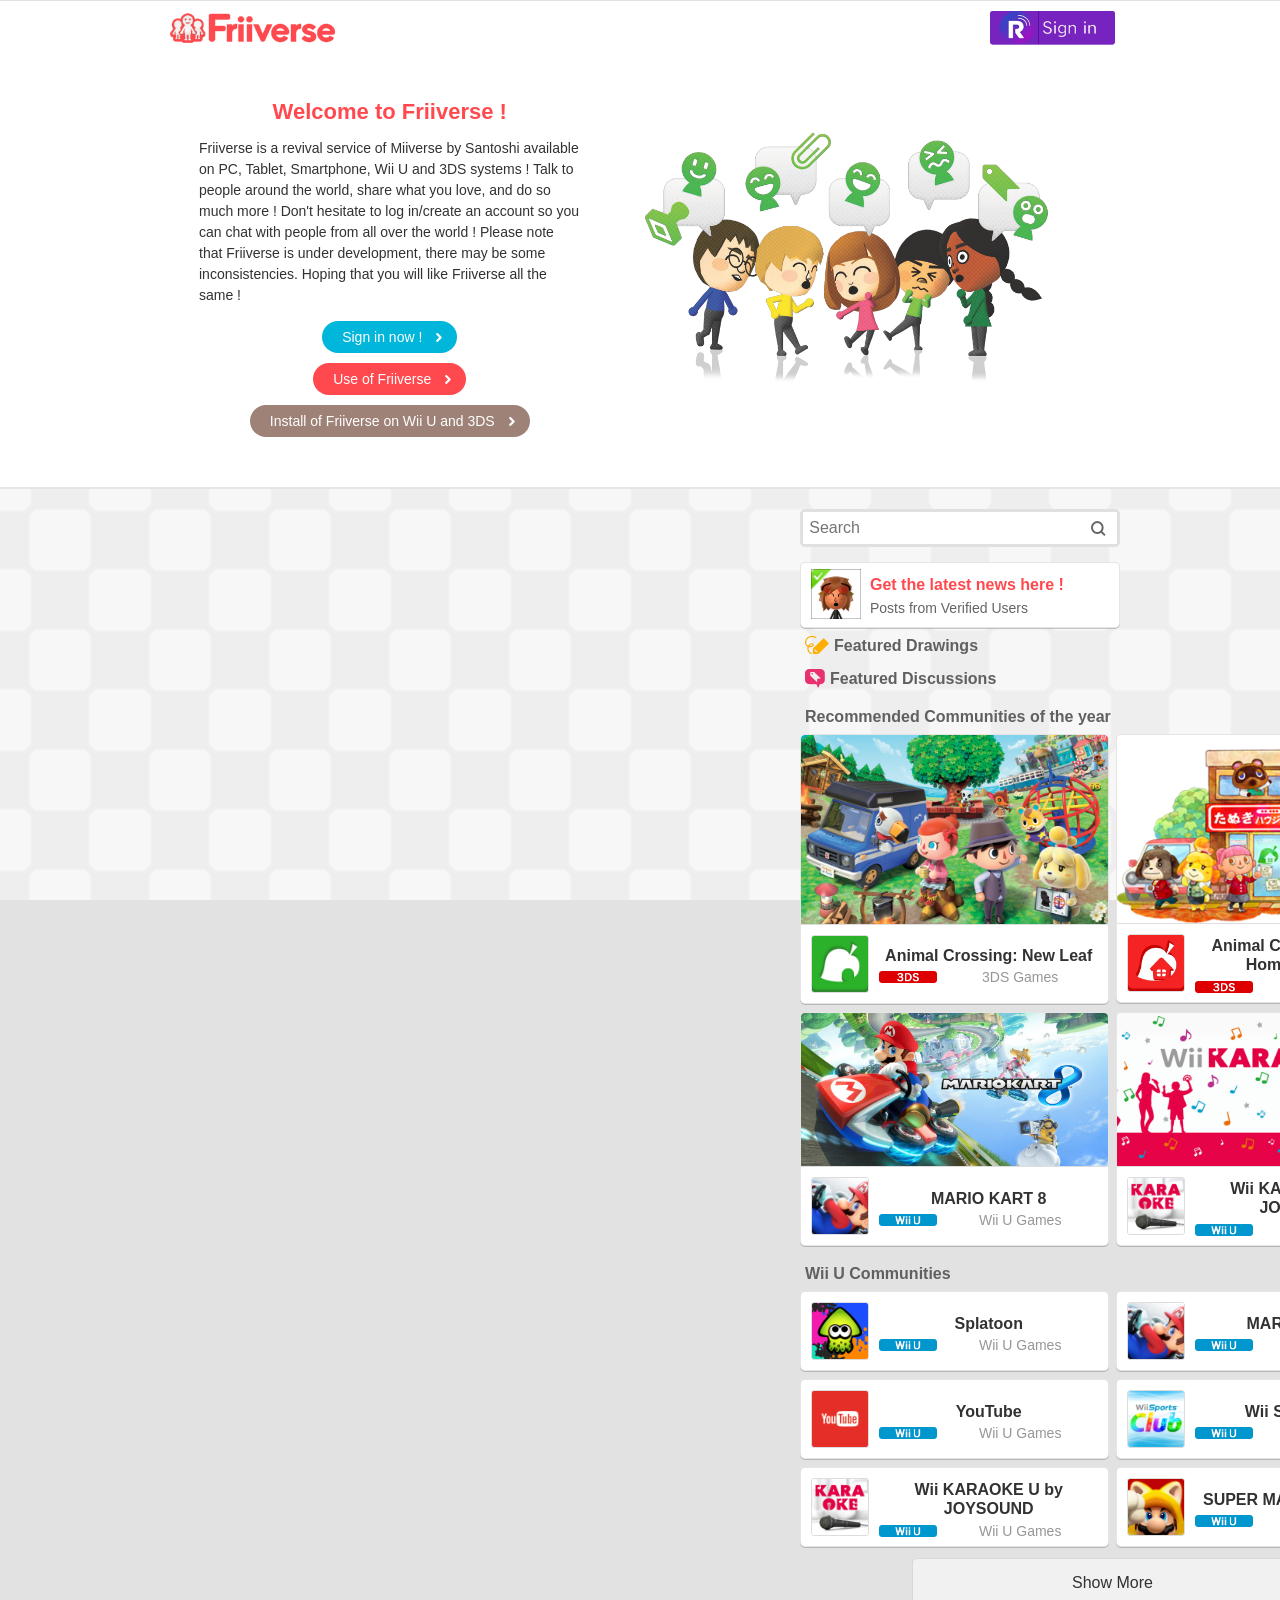
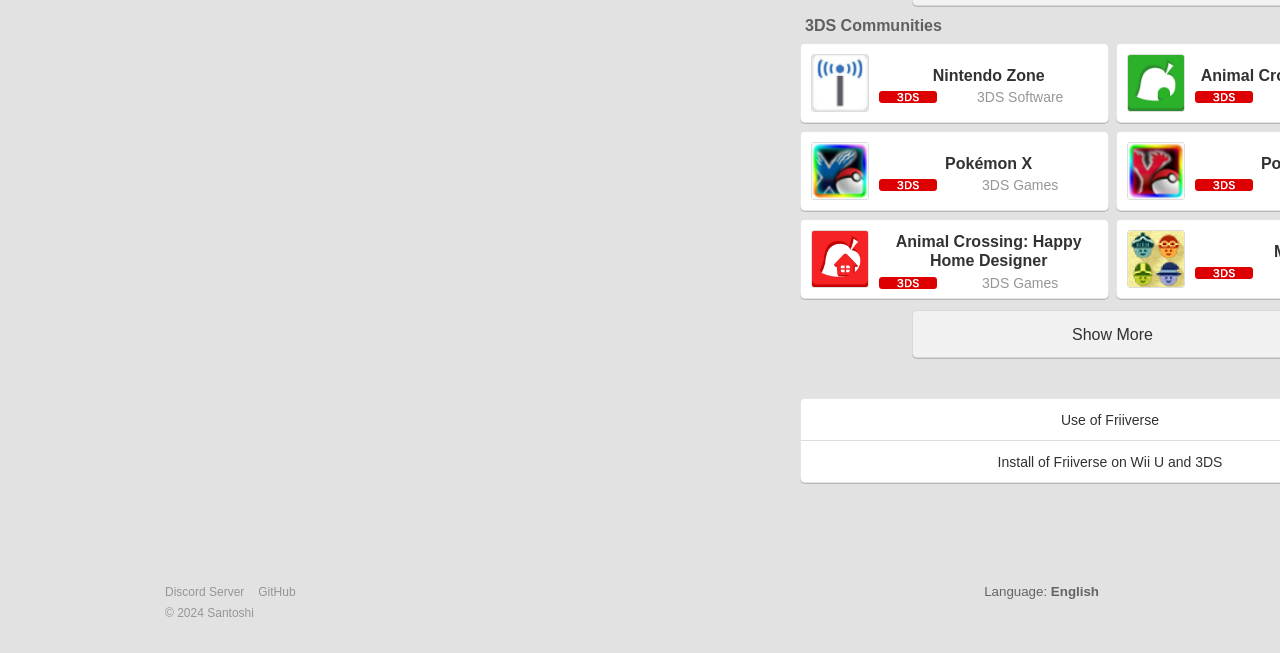
==== commit c7ff3c6b: "Update index.html" ====
--- a/en/index.html
+++ b/en/index.html
@@ -73,36 +73,18 @@
         <span class="text">Posts from Verified Users</span>
       </a>
     </div>    <div class="digest-container">
+
       <h3 class="community-title symbol hot-artwork-title">Featured Drawings</h3>
-      <div class="digest artwork-digest test-artwork-digest">
-
-
-
-
-
-
-        </div>
-    </div>
-  </div>
-</div>
-
-      </div>
+      <div class="digest artwork-digest test-artwork-digest"></div>
+
+	    
       <h3 class="community-title symbol hot-topic-title">Featured Discussions</h3>
-      <div class="digest test-topic-digest">
-
-
-
-
-
-
-        </div>
-    </div>
-  </div>
-</div>
-
-      </div>
-    </div>  </div>
-
+      <div class="digest test-topic-digest"></div>
+
+	      
+
+    
+	
   <div class="community-main">
 
       <h3 class="community-title symbol">Recommended Communities of the year</h3>
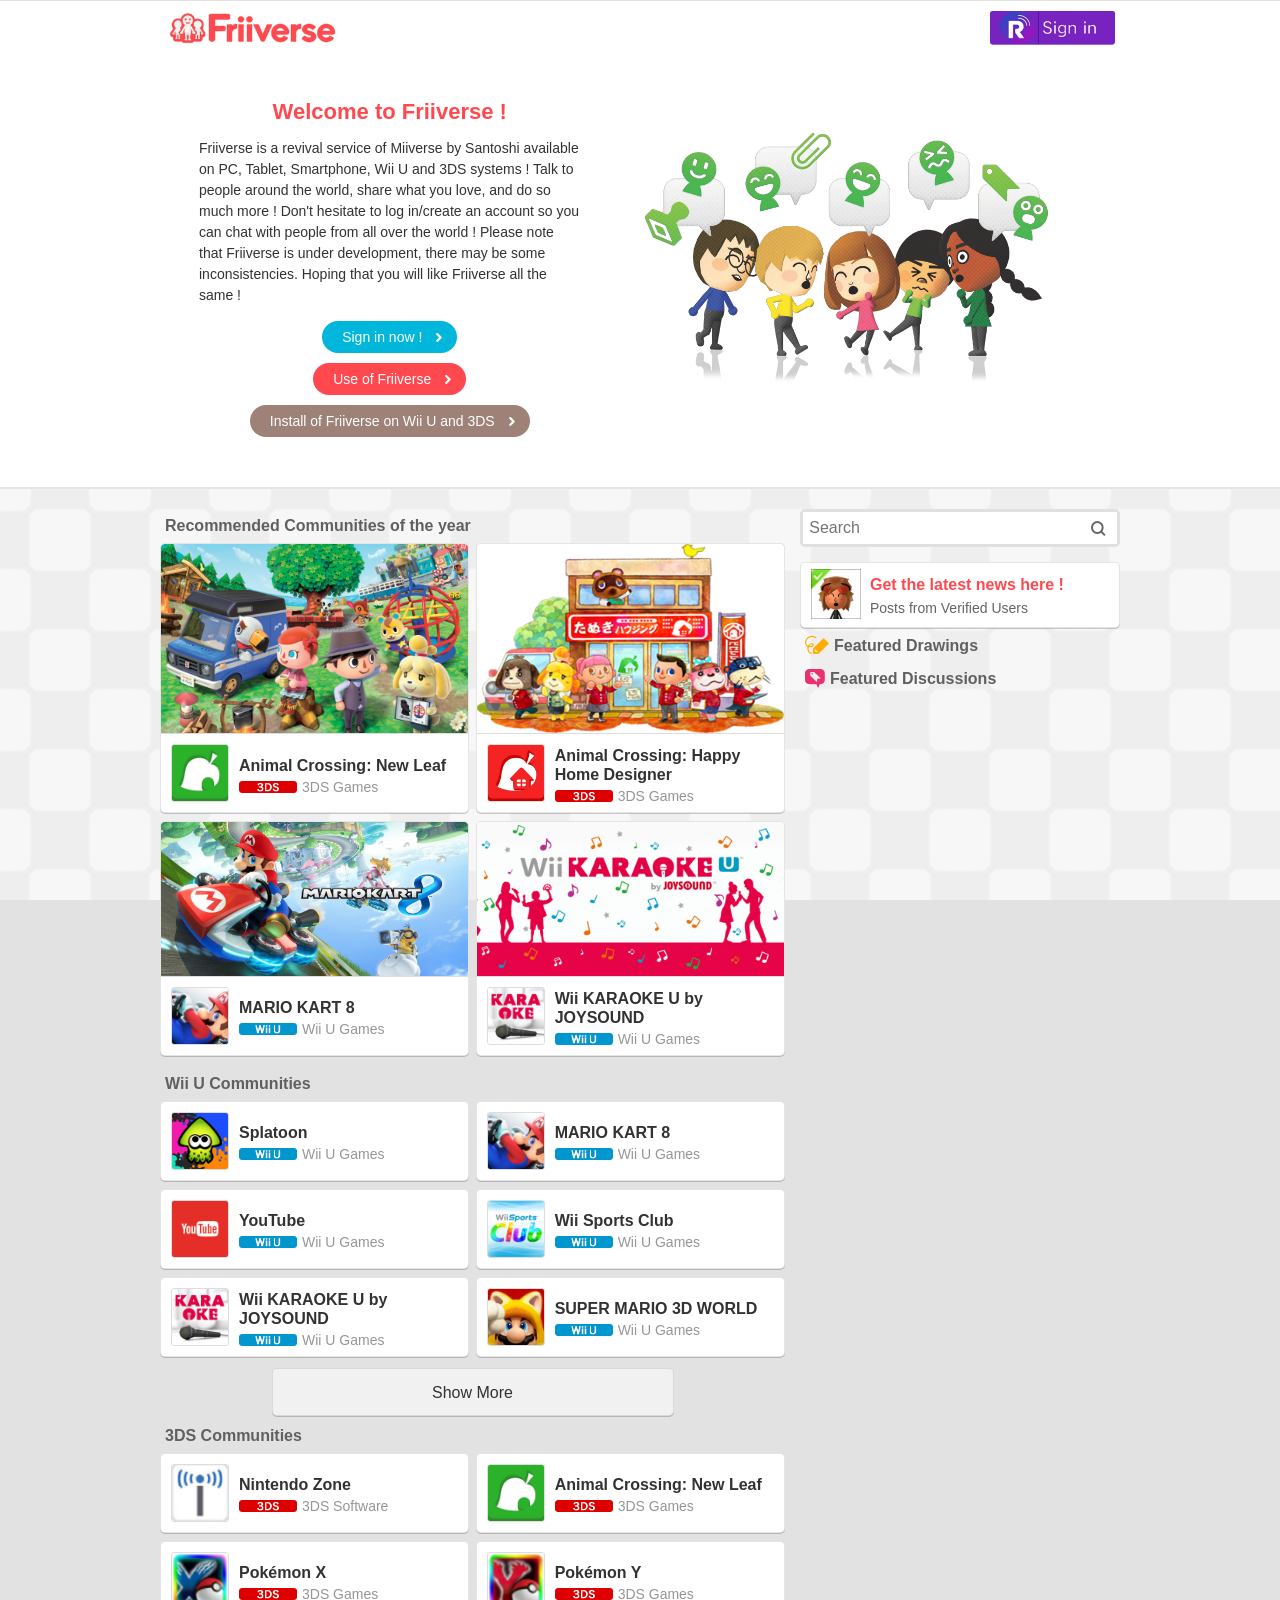
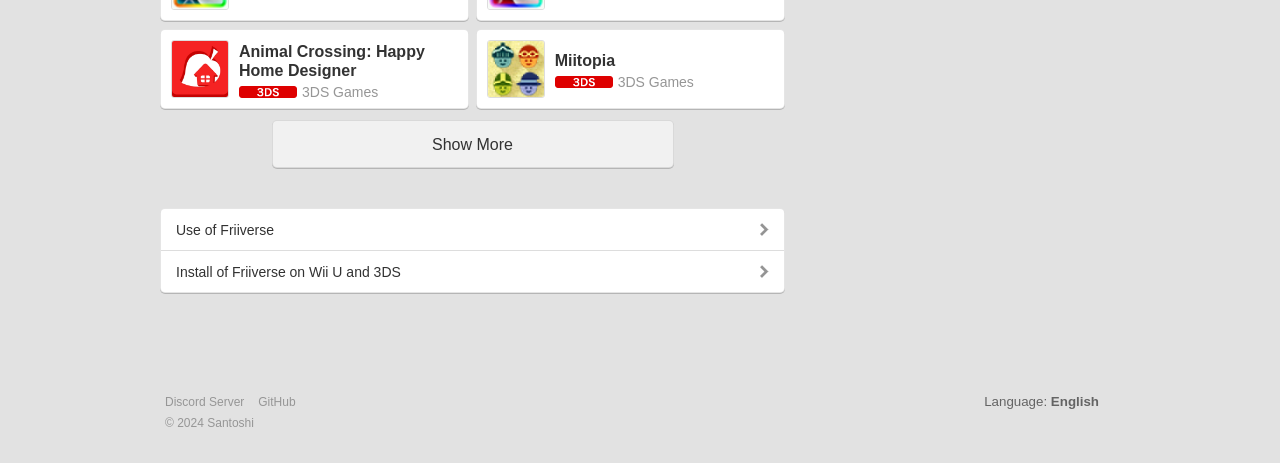
==== commit f18c6893: "Update index.html" ====
--- a/en/index.html
+++ b/en/index.html
@@ -79,12 +79,12 @@
 
 	    
       <h3 class="community-title symbol hot-topic-title">Featured Discussions</h3>
-      <div class="digest test-topic-digest"></div>
+      <div class="digest test-topic-digest">
 
 	      
 
-    
-	
+       </div>
+    </div> </div>
   <div class="community-main">
 
       <h3 class="community-title symbol">Recommended Communities of the year</h3>
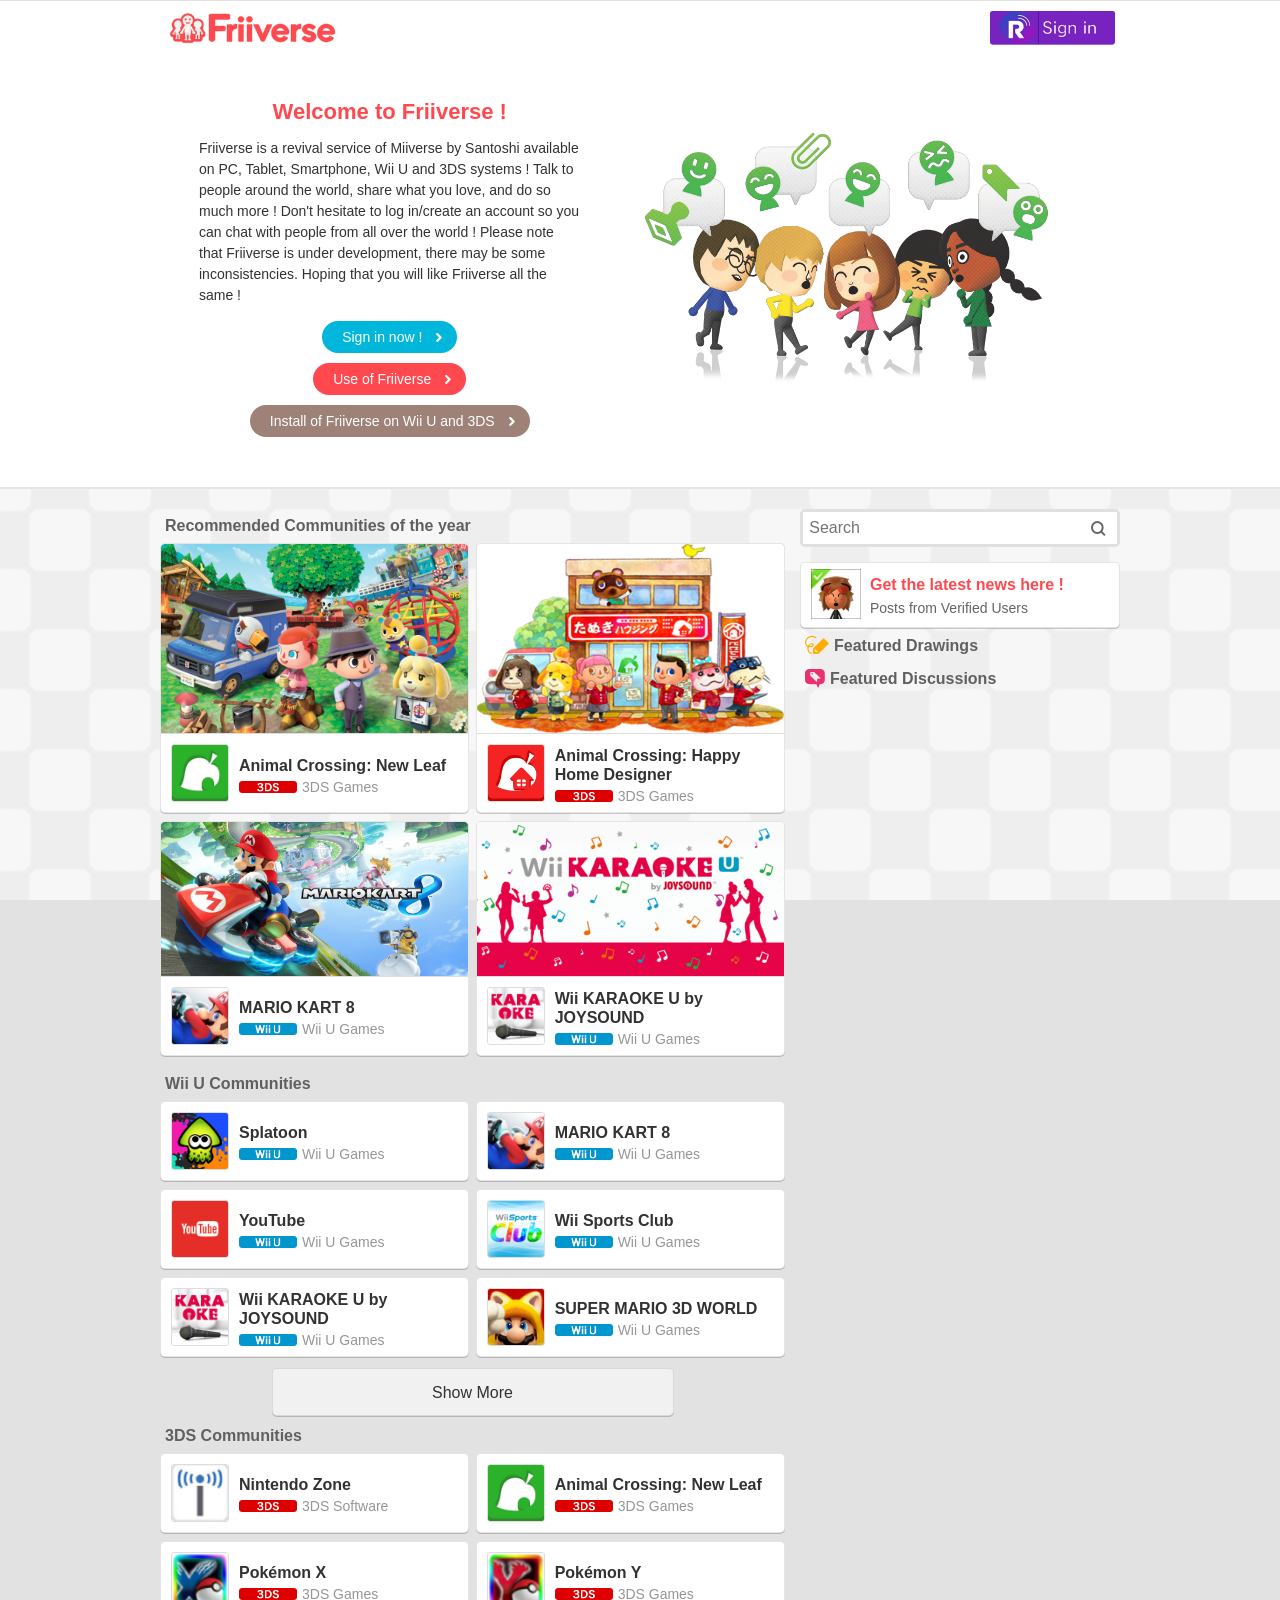
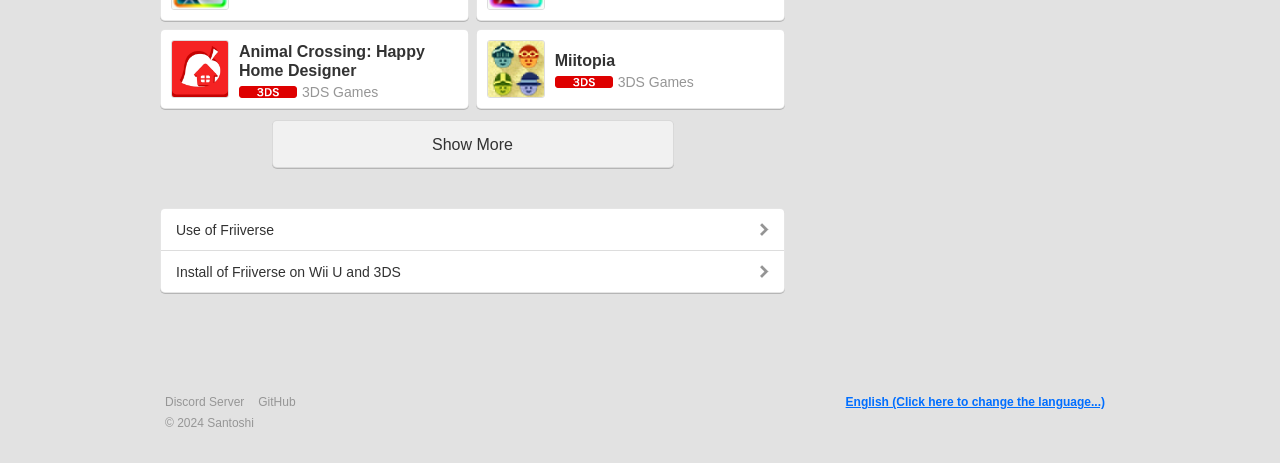
==== commit f91b2502: "Update index.html" ====
--- a/en/index.html
+++ b/en/index.html
@@ -340,23 +340,17 @@
       </div>
       <div id="footer">
         <div id="footer-inner"><ul id="footer-selector">
-<li><button type="button" data-modal-open="#language-select-page">Language: <strong>English</strong></button></li>
+<li><a href="https://santoshiwanttodev.github.io/content/"><u><strong>English (Click here to change the language...)</strong></u></a></li>
 </ul>
 <div id="language-select-page" class="dialog none">
 <div class="dialog-inner">
   <div class="window">
-    <h1 class="window-title">Switch languages</h1>
+    <h1 class="window-title">Langs</h1>
     <div class="window-body"><div class="window-body-inner message">
-      <form method="post" action="https://web.archive.org/web/20170929133630/https://miiverse.nintendo.net/locale">
+      <form method="post" action="https://url/locale">
         <div class="select-content">
           <div class="select-button">
-            <label><span class="select-button-content">Select a language.</span><br><select name="locale.lang">
-            <option value="de-DE">Deutsch</option>
-            <option value="en-US" selected="">English</option>
-            <option value="es-ES">Español</option>
-            <option value="fr-FR">Français</option>
-            <option value="it-IT">Italiano</option>
-            <option value="pt-PT">Português</option>
+
           </select>
         </label></div>
         </div>
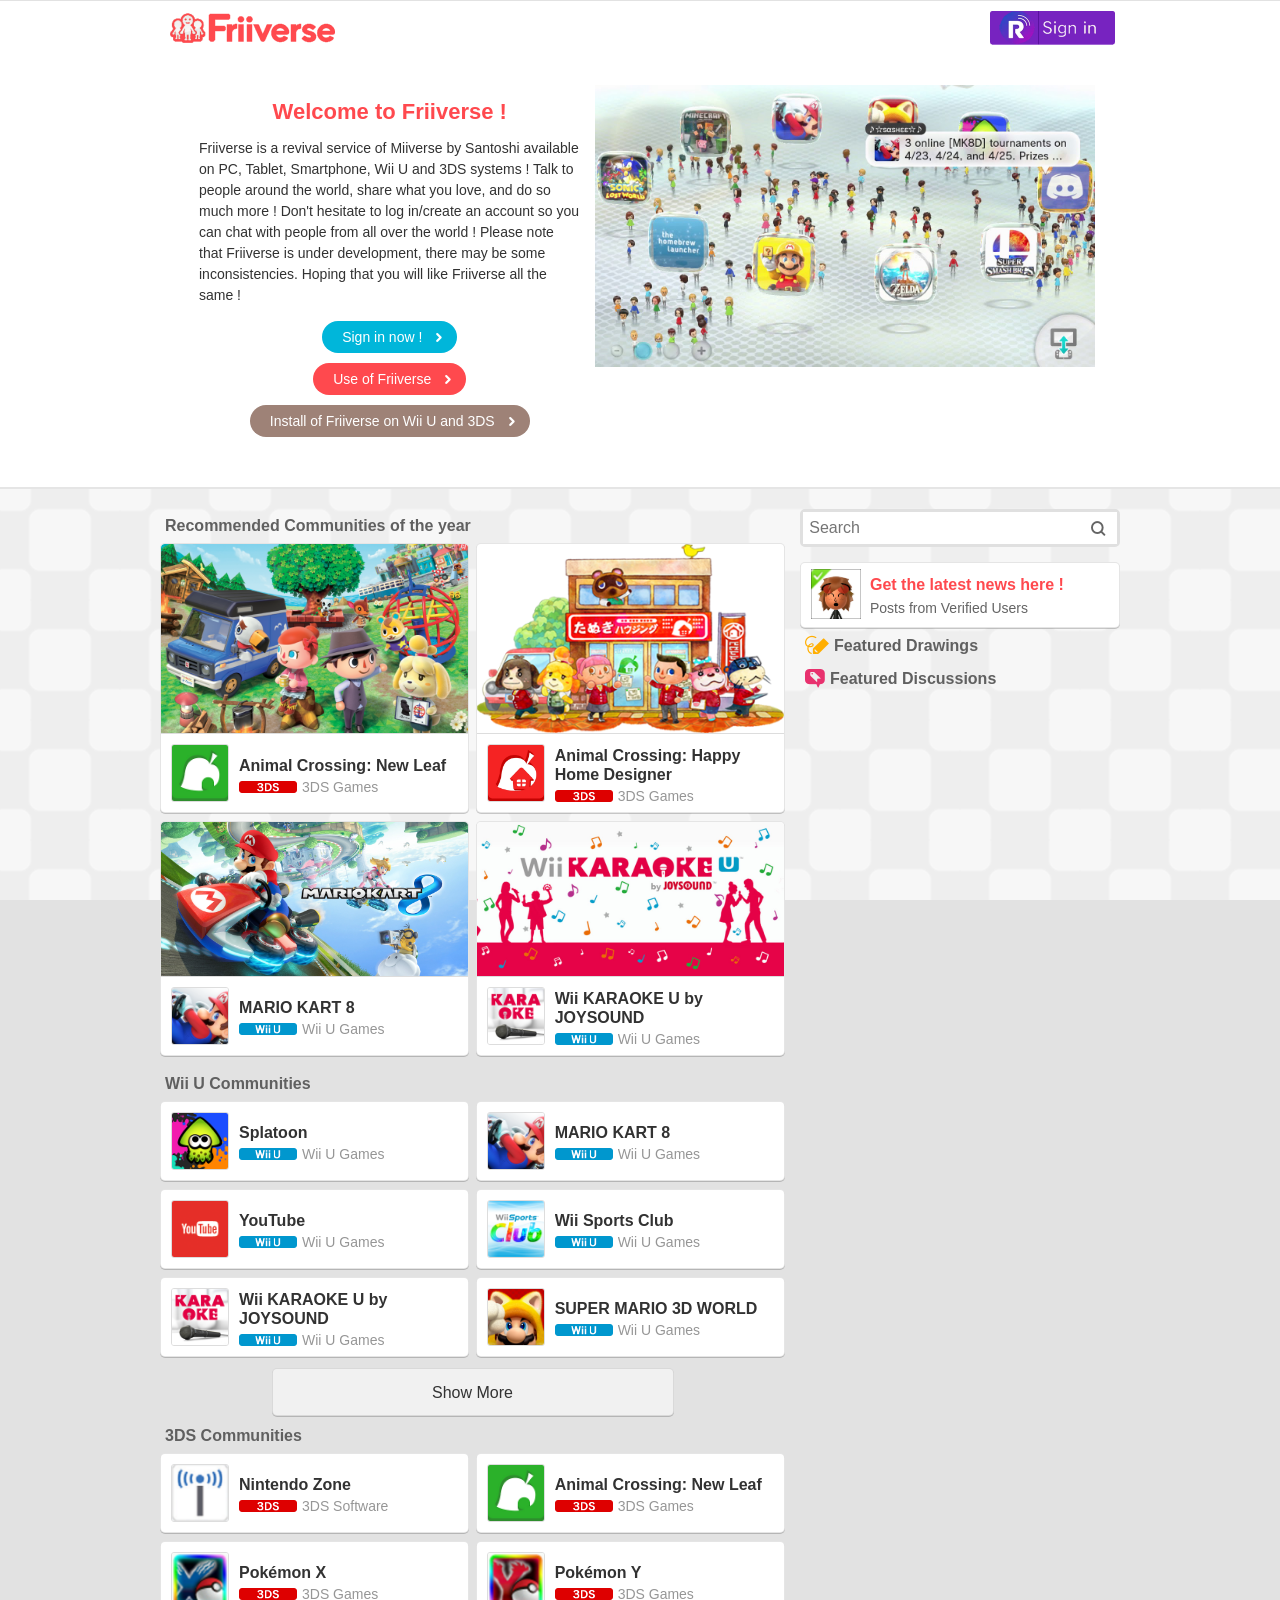
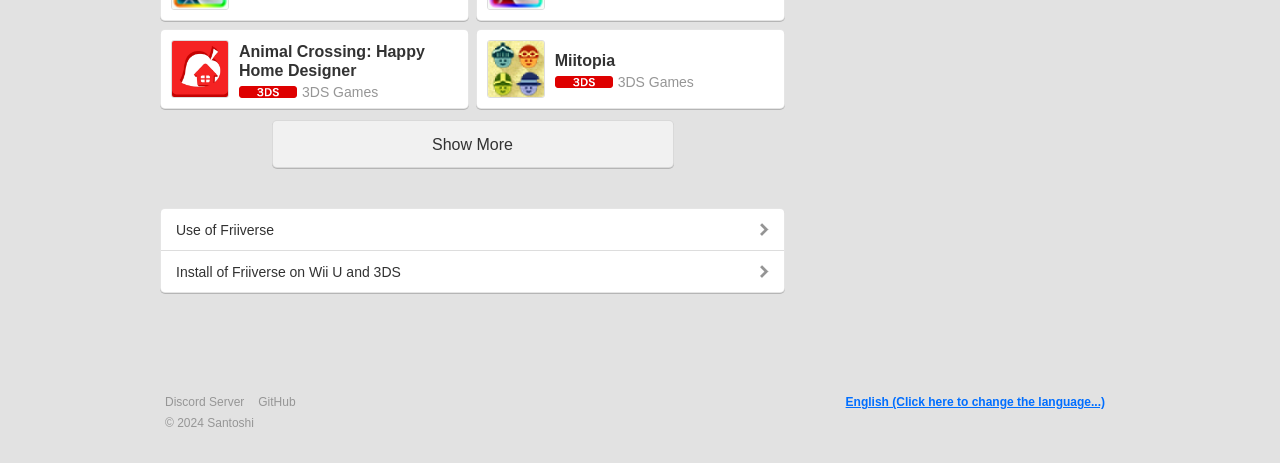
==== commit bbce8847: "Update index.html" ====
--- a/en/index.html
+++ b/en/index.html
@@ -5,7 +5,7 @@
     <meta http-equiv="content-script-type" content="text/javascript">
     <meta name="format-detection" content="telephone=no">
     <meta name="viewport" content="width=device-width, initial-scale=1.0, maximum-scale=1.0, user-scalable=no">
-    <meta name="apple-mobile-web-app-title" content="Miiverse">
+    <meta name="apple-mobile-web-app-title" content="Friiverse">
     <meta name="description" content="Friiverse is a revival service of Miiverse by Retendo Network available on PC, Tablet, Smartphone, Wii U and 3DS systems ! Talk to people around the world, share what you love, and do so much more ! Don't hesitate to log in/create a Retendo Network account so you can chat with people from all over the world ! Please note that Friiverse is under development, there may be some inconsistencies. Hoping that you will like Friiverse all the same !">
     <meta name="keywords" content="Friiverse,ミーバース,任天堂,Nintendo,Wii U,3DS">
     <link href="https://santoshiwanttodev.github.io/content/logo/favicon.ico" rel="shortcut icon">
